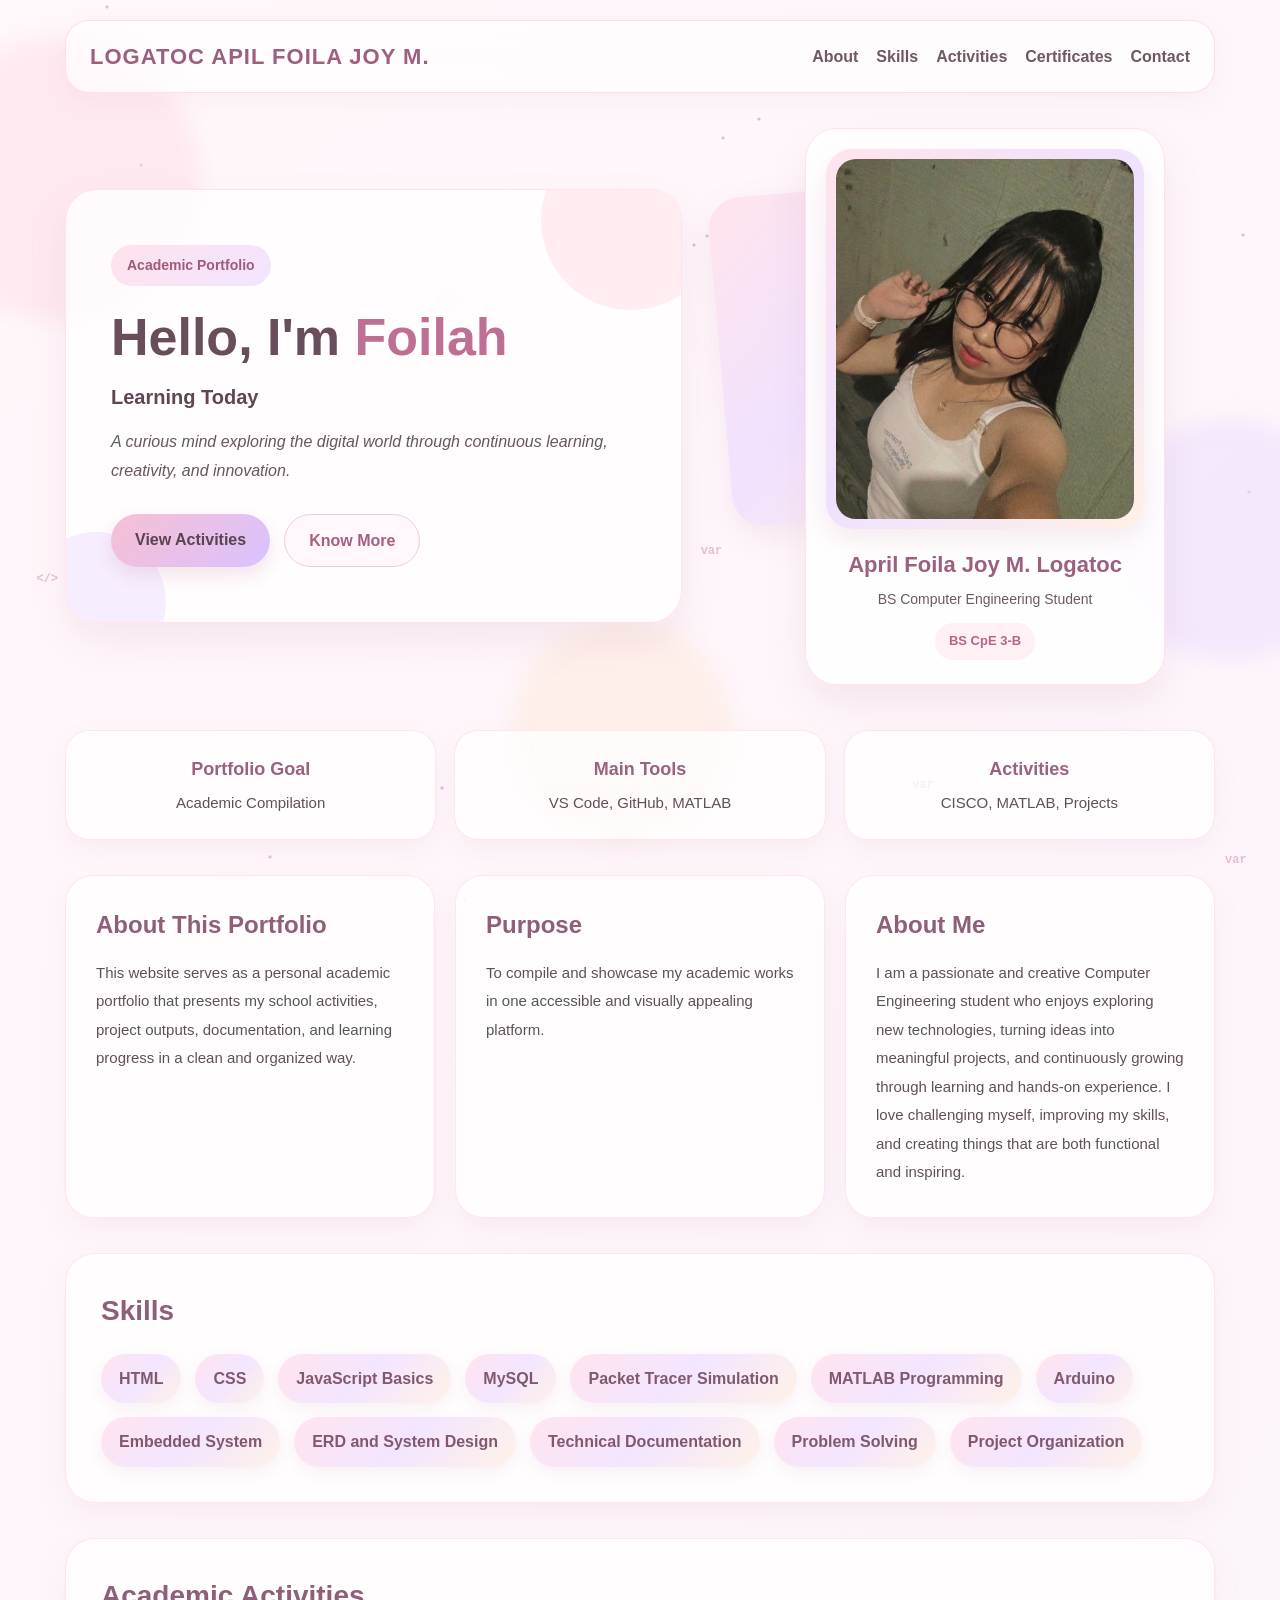
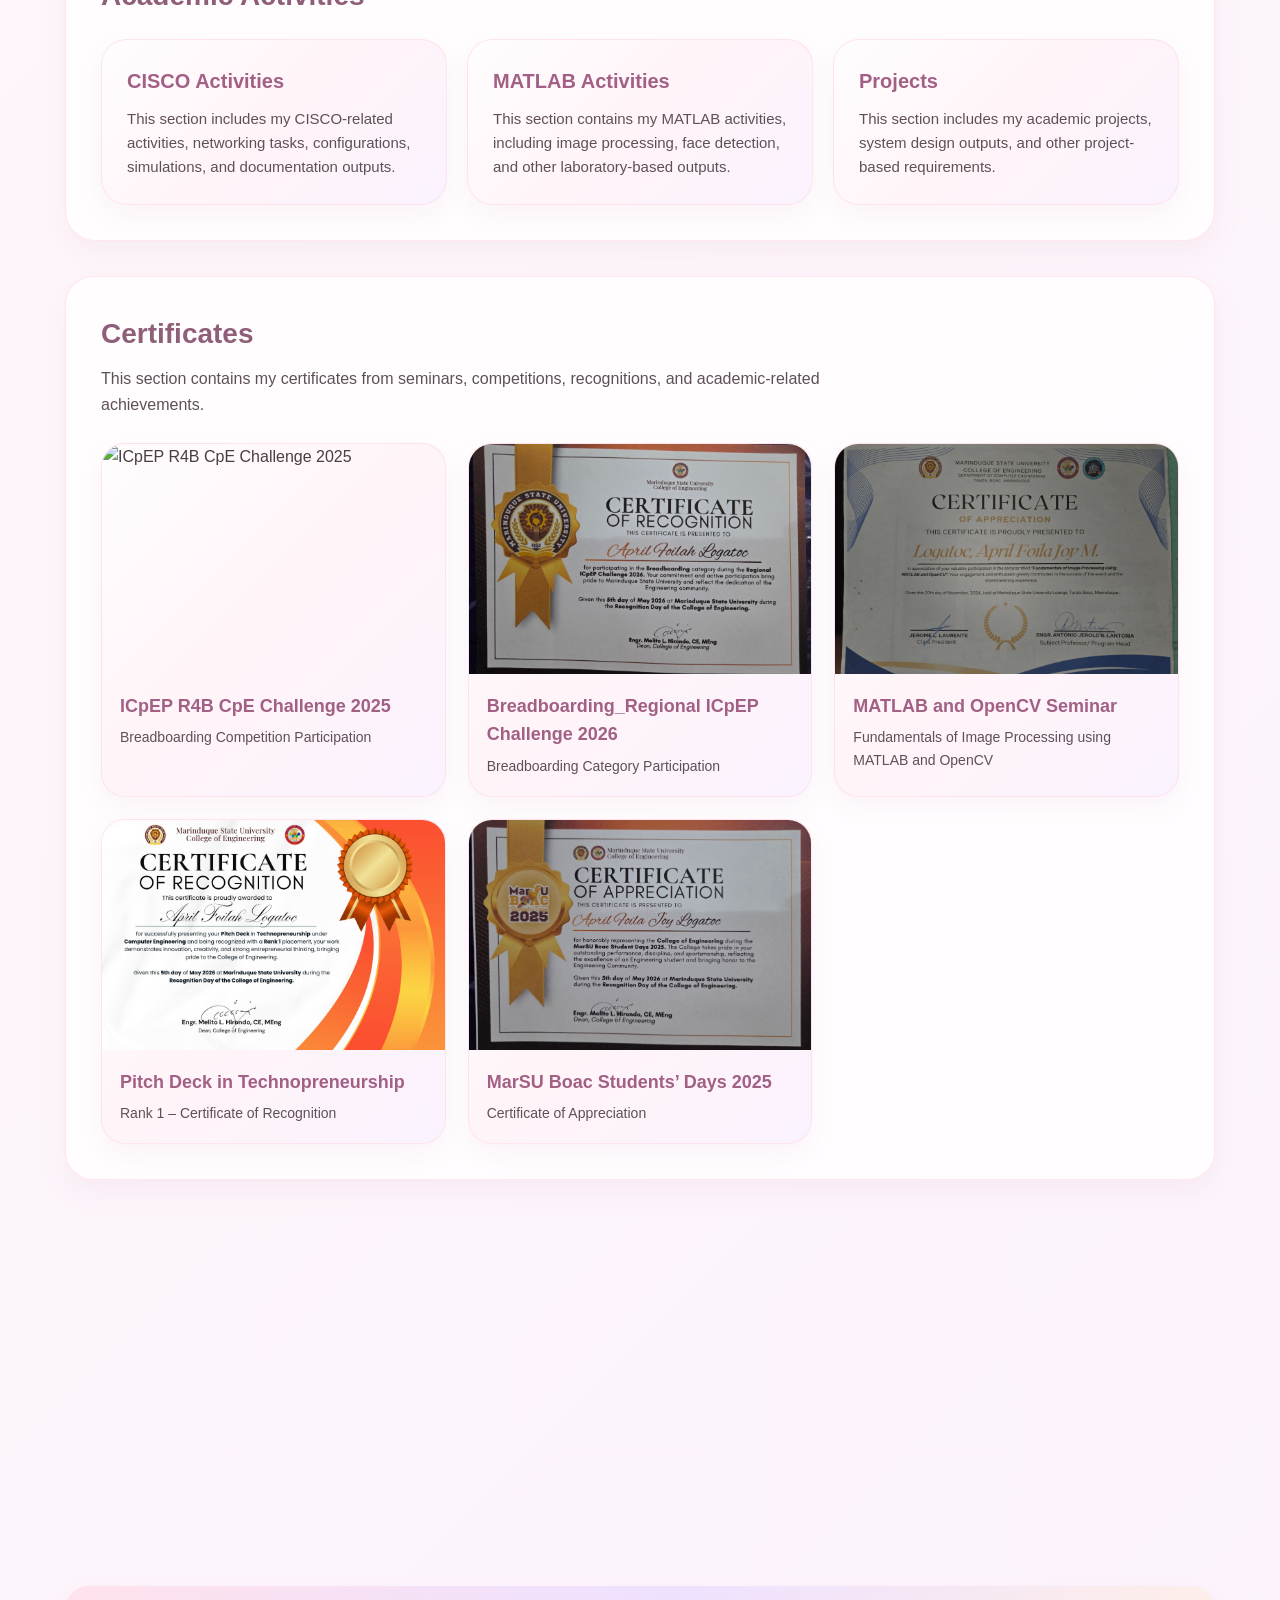
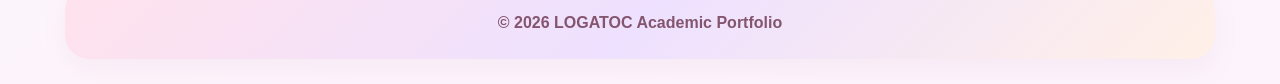
==== index.html @ a19fa794 "Added academic portfolio website" ====
<!DOCTYPE html>
<html lang="en">
<head>
    <meta charset="UTF-8">
    <meta name="viewport" content="width=device-width, initial-scale=1.0">
    <title>LOGATOC Academic Portfolio</title>
    <link rel="stylesheet" href="style.css">
</head>
<body>

    <div class="bg-shape shape1"></div>
    <div class="bg-shape shape2"></div>
    <div class="bg-shape shape3"></div>

    <nav class="navbar">
        <div class="logo">LOGATOC APIL FOILA JOY M.</div>

        <ul class="nav-links">
            <li><a href="#about">About</a></li>
            <li><a href="#skills">Skills</a></li>
            <li><a href="#activities">Activities</a></li>
            <li><a href="#certificates">Certificates</a></li>
            <li><a href="#contact">Contact</a></li>
        </ul>
    </nav>

<header class="hero">
    <div class="hero-text">
        <p class="tagline">Academic Portfolio</p>

        <h1>Hello, I'm <span>Foilah</span></h1>

        <div class="hero-motto">
            <h3>Learning Today,<br>Building Tomorrow</h3>
            <p>
                A curious mind exploring the digital world through continuous learning,
                creativity, and innovation.
            </p>
        </div>

        <div class="hero-buttons">
            <a href="#activities" class="btn primary-btn">View Activities</a>
            <a href="#about" class="btn secondary-btn">Know More</a>
        </div>
    </div>

    <div class="hero-image-side">
        <div class="pink-accent-card"></div>

        <div class="hero-image-card">
            <div class="image-frame">
                <img src="images/foilah.jpg" alt="Foilah">
            </div>

            <div class="image-card-text">
                <h3>April Foila Joy M. Logatoc</h3>
                <p>BS Computer Engineering Student</p>
                <span>BS CpE 3-B</span>
            </div>
        </div>
    </div>
</header>

<section class="quick-info">
    <div class="info-box">
        <h3>Portfolio Goal</h3>
        <p>Academic Compilation</p>
    </div>

    <div class="info-box">
        <h3>Main Tools</h3>
        <p>VS Code, GitHub, MATLAB</p>
    </div>

    <div class="info-box">
        <h3>Activities</h3>
        <p>CISCO, MATLAB, Projects</p>
    </div>
</section>

<section class="about-grid" id="about">
    <div class="about-card large-card">
        <h2>About This Portfolio</h2>
        <p>
            This website serves as a personal academic portfolio that presents my school activities,
            project outputs, documentation, and learning progress in a clean and organized way.
        </p>
    </div>

    <div class="about-card small-card">
        <h2>Purpose</h2>
        <p>
            To compile and showcase my academic works in one accessible and visually appealing platform.
        </p>
    </div>

    <div class="about-card small-card">
        <h2>About Me</h2>
        <p>
            I am a passionate and creative Computer Engineering student who enjoys exploring new technologies,
            turning ideas into meaningful projects, and continuously growing through learning and hands-on
            experience. I love challenging myself, improving my skills, and creating things that are both
            functional and inspiring.
        </p>
    </div>
</section>

<section class="skills-section" id="skills">
    <h2>Skills</h2>

    <div class="skills-list">
        <span>HTML</span>
        <span>CSS</span>
        <span>JavaScript Basics</span>
        <span>MySQL</span>
        <span>Packet Tracer Simulation</span>
        <span>MATLAB Programming</span>
        <span>Arduino</span>
        <span>Embedded System</span>
        <span>ERD and System Design</span>
        <span>Technical Documentation</span>
        <span>Problem Solving</span>
        <span>Project Organization</span>
    </div>
</section>

<section class="activities-section" id="activities">
    <h2>Academic Activities</h2>

    <div class="bento-grid">
        <a href="cisco.html" class="bento-card activity-link">
            <h3>CISCO Activities</h3>
            <p>
                This section includes my CISCO-related activities, networking tasks,
                configurations, simulations, and documentation outputs.
            </p>
        </a>

        <a href="matlab.html" class="bento-card activity-link">
            <h3>MATLAB Activities</h3>
            <p>
                This section contains my MATLAB activities, including image processing,
                face detection, and other laboratory-based outputs.
            </p>
        </a>

        <a href="projects.html" class="bento-card activity-link">
            <h3>Projects</h3>
            <p>
                This section includes my academic projects, system design outputs,
                and other project-based requirements.
            </p>
        </a>
    </div>
</section>

<section class="certificate-section" id="certificates">
    <h2>Certificates</h2>

    <p class="certificate-intro">
        This section contains my certificates from seminars, competitions, recognitions, and academic-related achievements.
    </p>

    <div class="certificate-grid">
        <div class="certificate-card">
            <img src="images/certificates/cert1.png" alt="ICpEP R4B CpE Challenge 2025">
            <div class="certificate-text">
                <h3>ICpEP R4B CpE Challenge 2025</h3>
                <p>Breadboarding Competition Participation</p>
            </div>
        </div>

        <div class="certificate-card">
            <img src="images/certificates/cert2.jpg" alt="Regional ICpEP Challenge 2026">
            <div class="certificate-text">
                <h3>Breadboarding_Regional ICpEP Challenge 2026</h3>
                <p>Breadboarding Category Participation</p>
            </div>
        </div>

        <div class="certificate-card">
            <img src="images/certificates/cert3.jpg" alt="MATLAB and OpenCV Seminar">
            <div class="certificate-text">
                <h3>MATLAB and OpenCV Seminar</h3>
                <p>Fundamentals of Image Processing using MATLAB and OpenCV</p>
            </div>
        </div>

        <div class="certificate-card">
            <img src="images/certificates/cert4.jpg" alt="Pitch Deck in Technopreneurship">
            <div class="certificate-text">
                <h3>Pitch Deck in Technopreneurship</h3>
                <p>Rank 1 – Certificate of Recognition</p>
            </div>
        </div>

        <div class="certificate-card">
            <img src="images/certificates/cert5.jpg" alt="MarSU Boac Students' Days 2025">
            <div class="certificate-text">
                <h3>MarSU Boac Students’ Days 2025</h3>
                <p>Certificate of Appreciation</p>
            </div>
        </div>
    </div>
</section>

<section class="contact-section" id="contact">
    <h2>Contact Me</h2>

    <p class="contact-intro">
        You may reach me through the following platforms for academic-related communication and portfolio connections.
    </p>

    <div class="contact-grid">
        <a href="mailto:logatoc.aprilfoilajoy@marsu.edu.ph" class="contact-card">
            <h3>Email</h3>
            <p>logatoc.aprilfoilajoy@marsu.edu.ph</p>
        </a>

        <a href="https://github.com/foilah" target="_blank" class="contact-card">
            <h3>GitHub</h3>
            <p>github.com/foilah</p>
        </a>

        <a href="https://web.facebook.com/aprilfoilahjoy.logatoc" target="_blank" class="contact-card">
            <h3>Facebook</h3>
            <p>April Foilah Joy M. Logatoc</p>
        </a>

        <div class="contact-card">
            <h3>Section</h3>
            <p>BS CpE 3-B</p>
        </div>
    </div>
</section>

    <footer>
        <p>© 2026 LOGATOC Academic Portfolio</p>
    </footer>

    <script src="script.js"></script>
</body>
</html>
---- style.css ----
* {
    margin: 0;
    padding: 0;
    box-sizing: border-box;
}

html {
    scroll-behavior: smooth;
}

body {
    font-family: "Segoe UI", Arial, sans-serif;
    background: linear-gradient(135deg, #fff7fa, #f8efff, #fff4ec);
    background-size: 400% 400%;
    animation: gradientShift 15s ease infinite;
    color: #4a3d45;
    line-height: 1.6;
    overflow-x: hidden;
    position: relative;
}

/* Background Shapes */
.bg-shape {
    position: fixed;
    border-radius: 50%;
    z-index: -1;
    filter: blur(10px);
    opacity: 0.5;
}

.shape1 {
    width: 280px;
    height: 280px;
    background: #ffdbe8;
    top: 40px;
    left: -80px;
}

.shape2 {
    width: 240px;
    height: 240px;
    background: #eadbff;
    top: 420px;
    right: -70px;
}

.shape3 {
    width: 220px;
    height: 220px;
    background: #ffe8d9;
    bottom: 60px;
    left: 40%;
}

/* Navbar */
.navbar {
    width: 90%;
    max-width: 1150px;
    margin: 20px auto 0;
    padding: 18px 24px;
    background: rgba(255, 255, 255, 0.68);
    backdrop-filter: blur(12px);
    border: 1px solid rgba(255, 214, 230, 0.8);
    border-radius: 24px;
    display: flex;
    justify-content: space-between;
    align-items: center;
    box-shadow: 0 8px 25px rgba(191, 136, 164, 0.08);
}

.logo {
    font-size: 22px;
    font-weight: bold;
    color: #9c5f7f;
    letter-spacing: 1px;
}

.nav-links {
    display: flex;
    list-style: none;
    gap: 18px;
}

.nav-links a {
    text-decoration: none;
    color: #6d5864;
    font-weight: 600;
    transition: 0.3s ease;
}

.nav-links a:hover {
    color: #c26f98;
}

/* Hero Section */
.hero {
    width: 90%;
    max-width: 1150px;
    margin: 35px auto 45px;
    display: grid;
    grid-template-columns: 1.12fr 0.88fr;
    gap: 28px;
    align-items: center;
}

/* Left Hero Text */
.hero-text {
    background: rgba(255, 255, 255, 0.78);
    backdrop-filter: blur(12px);
    border: 1px solid rgba(255, 218, 230, 0.75);
    border-radius: 34px;
    box-shadow: 0 15px 35px rgba(185, 127, 156, 0.1);
    padding: 55px 45px;
}

.tagline {
    display: inline-block;
    background: linear-gradient(135deg, #ffe2ec, #f1e4ff);
    color: #9e5c7b;
    padding: 8px 16px;
    border-radius: 25px;
    font-size: 14px;
    font-weight: 700;
    margin-bottom: 18px;
}

.hero-text h1 {
    font-size: 52px;
    margin-bottom: 16px;
    color: #684d5b;
    line-height: 1.15;
}

.hero-text h1 span {
    color: #c06f94;
}

.hero-description {
    font-size: 17px;
    color: #66565f;
    max-width: 620px;
    margin-bottom: 28px;
    line-height: 1.8;
}

.hero-buttons {
    display: flex;
    flex-wrap: wrap;
    gap: 14px;
    margin-bottom: 24px;
}

.btn {
    text-decoration: none;
    padding: 13px 24px;
    border-radius: 28px;
    font-weight: 700;
    transition: 0.3s ease;
}

.primary-btn {
    background: linear-gradient(135deg, #f8bfd3, #d9c2ff);
    color: #5a4250;
    box-shadow: 0 8px 18px rgba(192, 111, 148, 0.18);
}

.primary-btn:hover {
    transform: translateY(-4px);
}

.secondary-btn {
    background: #fff7fb;
    color: #a45f82;
    border: 1px solid #efcade;
}

.secondary-btn:hover {
    transform: translateY(-4px);
    background: #fff0f6;
}

/* Mini Cards */
.mini-info-row {
    display: flex;
    gap: 14px;
    flex-wrap: wrap;
}

.mini-info-card {
    background: linear-gradient(135deg, #fff6fa, #f8efff);
    border: 1px solid rgba(255, 218, 230, 0.7);
    border-radius: 20px;
    padding: 14px 18px;
    min-width: 180px;
    box-shadow: 0 8px 18px rgba(185, 127, 156, 0.08);
}

.mini-info-card h4 {
    font-size: 14px;
    color: #9c5f7f;
    margin-bottom: 6px;
}

.mini-info-card p {
    font-size: 14px;
    color: #5f5058;
}

/* Right Side Image Layout */
.hero-image-side {
    position: relative;
    min-height: 540px;
    display: flex;
    align-items: center;
    justify-content: center;
}

.pink-accent-card {
    position: absolute;
    width: 270px;
    height: 330px;
    background: linear-gradient(135deg, #ffe4ec, #f1e2ff, #fff1e7);
    border-radius: 34px;
    top: 35px;
    left: 8px;
    z-index: 0;
    box-shadow: 0 10px 30px rgba(185, 127, 156, 0.12);
    transform: rotate(-5deg);
}

.hero-image-card {
    width: 100%;
    max-width: 355px;
    background: rgba(255, 255, 255, 0.82);
    backdrop-filter: blur(12px);
    border: 1px solid rgba(255, 218, 230, 0.78);
    border-radius: 34px;
    box-shadow: 0 18px 38px rgba(185, 127, 156, 0.12);
    padding: 20px 20px 24px;
    text-align: center;
    position: relative;
    z-index: 2;
    margin-left: 45px;
    animation: gentleFloat 6s ease-in-out infinite;
}

.image-frame {
    width: 100%;
    height: 420px;
    border-radius: 28px;
    overflow: hidden;
    background: linear-gradient(135deg, #ffe4ec, #efe1ff, #fff0e6);
    padding: 10px;
    box-shadow: 0 10px 25px rgba(185, 127, 156, 0.15);
    margin-bottom: 18px;
}

.image-frame img {
    width: 100%;
    height: 100%;
    object-fit: cover;
    border-radius: 21px;
    display: block;
}

.image-card-text h3 {
    font-size: 24px;
    color: #9c5f7f;
    margin-bottom: 6px;
}

.image-card-text p {
    font-size: 15px;
    color: #6b5a63;
}

.student-section {
    display: block;
    margin-top: 8px;
    font-size: 14px;
    color: #9c5f7f;
    font-weight: 600;
    background: #fff3f8;
    border: 1px solid rgba(255, 218, 230, 0.8);
    border-radius: 20px;
    padding: 8px 14px;
    width: fit-content;
    margin-left: auto;
    margin-right: auto;
}

/* Quick Info */
.quick-info {
    width: 90%;
    max-width: 1150px;
    margin: 0 auto 35px;
    display: grid;
    grid-template-columns: repeat(3, 1fr);
    gap: 18px;
}

.info-box {
    background: rgba(255, 255, 255, 0.75);
    border: 1px solid rgba(255, 220, 230, 0.75);
    border-radius: 24px;
    padding: 24px;
    box-shadow: 0 10px 25px rgba(185, 127, 156, 0.08);
    text-align: center;
    transition: 0.3s ease;
}

.info-box:hover {
    transform: translateY(-5px);
    box-shadow: 0 14px 28px rgba(185, 127, 156, 0.13);
}

.info-box h3 {
    color: #9b6280;
    margin-bottom: 8px;
    font-size: 18px;
}

.info-box p {
    color: #5f5058;
    font-size: 15px;
}

/* About Grid */
.about-grid {
    width: 90%;
    max-width: 1150px;
    margin: 0 auto 35px;
    display: grid;
    grid-template-columns: repeat(3, 1fr);
    gap: 20px;
    align-items: stretch;
    opacity: 0;
    transform: translateY(30px);
    transition: opacity 0.8s ease, transform 0.8s ease;
}

.about-card {
    background: rgba(255, 255, 255, 0.8);
    border: 1px solid rgba(255, 220, 230, 0.75);
    border-radius: 28px;
    padding: 30px;
    box-shadow: 0 12px 28px rgba(185, 127, 156, 0.08);
    min-height: 250px;
    display: flex;
    flex-direction: column;
    justify-content: flex-start;
}

.about-card.large-card,
.about-card.small-card {
    grid-column: span 1;
}

.about-card h2 {
    color: #8f5e78;
    margin-bottom: 14px;
    font-size: 24px;
}

.about-card p {
    color: #5f5058;
    font-size: 15px;
    line-height: 1.9;
}

/* Skills and Activities */
.skills-section,
.activities-section {
    width: 90%;
    max-width: 1150px;
    margin: 0 auto 35px;
    background: rgba(255, 255, 255, 0.78);
    border: 1px solid rgba(255, 220, 230, 0.75);
    border-radius: 30px;
    padding: 35px;
    box-shadow: 0 12px 28px rgba(185, 127, 156, 0.08);
    opacity: 0;
    transform: translateY(30px);
    transition: opacity 0.8s ease, transform 0.8s ease;
}

.skills-section h2,
.activities-section h2 {
    color: #8f5e78;
    margin-bottom: 20px;
    font-size: 28px;
}

.skills-list {
    display: flex;
    flex-wrap: wrap;
    gap: 14px;
}

.skills-list span {
    background: linear-gradient(135deg, #ffe4ee, #f3e5ff, #fff2e8);
    color: #80596e;
    padding: 12px 18px;
    border-radius: 25px;
    font-weight: 600;
    box-shadow: 0 5px 15px rgba(185, 127, 156, 0.1);
    transition: 0.3s ease;
}

.skills-list span:hover {
    transform: translateY(-3px);
}

/* Bento Grid */
.bento-grid {
    display: grid;
    grid-template-columns: repeat(3, 1fr);
    gap: 20px;
}

.bento-card {
    background: linear-gradient(135deg, #fffdfd, #fff4f8, #faf2ff);
    border: 1px solid rgba(255, 220, 230, 0.7);
    border-radius: 26px;
    padding: 25px;
    box-shadow: 0 10px 25px rgba(185, 127, 156, 0.08);
    transition: 0.3s ease;
    opacity: 0;
    transform: translateY(30px);
}

.bento-card:hover {
    transform: translateY(-6px);
    box-shadow: 0 15px 30px rgba(185, 127, 156, 0.14);
}

.bento-card h3 {
    color: #a16084;
    margin-bottom: 10px;
    font-size: 20px;
}

.bento-card p {
    color: #5f5058;
    font-size: 15px;
}

.bento-card.wide {
    grid-column: span 2;
}

/* Footer */
footer {
    width: 90%;
    max-width: 1150px;
    margin: 0 auto 25px;
    text-align: center;
    padding: 24px;
    border-radius: 24px;
    background: linear-gradient(135deg, #ffe2ec, #eee1ff, #fff0e7);
    color: #84556f;
    font-weight: 700;
    box-shadow: 0 10px 25px rgba(185, 127, 156, 0.08);
}

/* Responsive Design */
@media (max-width: 850px) {
    .navbar {
        flex-direction: column;
        gap: 12px;
    }

    .nav-links {
        flex-wrap: wrap;
        justify-content: center;
    }

    .hero {
        grid-template-columns: 1fr;
    }

    .hero-text {
        padding: 35px 25px;
    }

    .hero-text h1 {
        font-size: 38px;
    }

    .hero-image-side {
        min-height: auto;
        margin-top: 10px;
    }

    .hero-image-card {
        max-width: 330px;
        margin: 40px auto 0;
    }

    .pink-accent-card {
        width: 220px;
        height: 260px;
        top: 20px;
        left: 50%;
        transform: translateX(-60%) rotate(-5deg);
    }

    .image-frame {
        height: 360px;
    }

    .quick-info {
        grid-template-columns: 1fr;
    }

    .about-grid {
        grid-template-columns: 1fr;
    }

    .bento-grid {
        grid-template-columns: 1fr;
    }

    .bento-card.wide {
        grid-column: span 1;
    }

    .skills-section,
    .activities-section {
        padding: 28px 22px;
    }
}

/* Certificate Section */
.certificate-section {
    width: 90%;
    max-width: 1150px;
    margin: 0 auto 35px;
    background: rgba(255, 255, 255, 0.78);
    border: 1px solid rgba(255, 220, 230, 0.75);
    border-radius: 30px;
    padding: 35px;
    box-shadow: 0 12px 28px rgba(185, 127, 156, 0.08);
}

.certificate-section h2 {
    color: #8f5e78;
    margin-bottom: 10px;
    font-size: 28px;
}

.certificate-intro {
    color: #5f5058;
    margin-bottom: 25px;
    max-width: 760px;
}

.certificate-grid {
    display: grid;
    grid-template-columns: repeat(3, 1fr);
    gap: 22px;
}

.certificate-card {
    background: linear-gradient(135deg, #fffdfd, #fff4f8, #faf2ff);
    border: 1px solid rgba(255, 220, 230, 0.7);
    border-radius: 26px;
    overflow: hidden;
    box-shadow: 0 10px 25px rgba(185, 127, 156, 0.08);
    transition: 0.3s ease;
}

.certificate-card:hover {
    transform: translateY(-6px);
    box-shadow: 0 15px 30px rgba(185, 127, 156, 0.14);
}

.certificate-card img {
    width: 100%;
    height: 230px;
    object-fit: cover;
    display: block;
}

.certificate-text {
    padding: 18px;
}

.certificate-text h3 {
    color: #a16084;
    margin-bottom: 6px;
    font-size: 18px;
}

.certificate-text p {
    color: #5f5058;
    font-size: 14px;
}

/* Contact Section */
.contact-section {
    width: 90%;
    max-width: 1150px;
    margin: 0 auto 35px;
    background: rgba(255, 255, 255, 0.78);
    border: 1px solid rgba(255, 220, 230, 0.75);
    border-radius: 30px;
    padding: 35px;
    box-shadow: 0 12px 28px rgba(185, 127, 156, 0.08);
}

.contact-section h2 {
    color: #8f5e78;
    margin-bottom: 10px;
    font-size: 28px;
}

.contact-intro {
    color: #5f5058;
    margin-bottom: 25px;
    max-width: 750px;
}

.contact-grid {
    display: grid;
    grid-template-columns: repeat(4, 1fr);
    gap: 18px;
}

.contact-card {
    background: linear-gradient(135deg, #fffdfd, #fff4f8, #faf2ff);
    border: 1px solid rgba(255, 220, 230, 0.7);
    border-radius: 24px;
    padding: 24px;
    text-align: center;
    box-shadow: 0 10px 25px rgba(185, 127, 156, 0.08);
    transition: 0.3s ease;
}

.contact-card:hover {
    transform: translateY(-6px);
    box-shadow: 0 15px 30px rgba(185, 127, 156, 0.14);
}

.contact-card h3 {
    color: #a16084;
    margin-bottom: 8px;
    font-size: 19px;
}

.contact-card p {
    color: #5f5058;
    font-size: 14px;
    word-break: break-word;
}

@media (max-width: 850px) {
    .certificate-grid {
        grid-template-columns: 1fr;
    }

    .contact-grid {
        grid-template-columns: 1fr;
    }

    .certificate-section,
    .contact-section {
        padding: 28px 22px;
    }
}

.contact-card {
    text-decoration: none;
    display: block;
}

.contact-card:visited {
    color: inherit;
}

.activity-link {
    text-decoration: none;
    color: inherit;
    display: block;
}

.activity-link:visited {
    color: inherit;
}

/* Certificate Section */
.certificate-section {
    width: 90%;
    max-width: 1150px;
    margin: 0 auto 35px;
    background: rgba(255, 255, 255, 0.78);
    border: 1px solid rgba(255, 220, 230, 0.75);
    border-radius: 28px;
    padding: 35px;
    box-shadow: 0 12px 28px rgba(185, 127, 156, 0.08);
    opacity: 0;
    transform: translateY(30px);
    transition: opacity 0.8s ease, transform 0.8s ease;
}

.certificate-section h2 {
    color: #8f5e78;
    margin-bottom: 10px;
    font-size: 28px;
}

.certificate-intro {
    color: #5f5058;
    margin-bottom: 25px;
    max-width: 760px;
}

.certificate-grid {
    display: grid;
    grid-template-columns: repeat(3, 1fr);
    gap: 22px;
}

.certificate-card {
    background: linear-gradient(135deg, #fffdfd, #fff4f8, #faf2ff);
    border: 1px solid rgba(255, 220, 230, 0.7);
    border-radius: 24px;
    overflow: hidden;
    box-shadow: 0 10px 25px rgba(185, 127, 156, 0.08);
    transition: 0.3s ease;
    opacity: 0;
    transform: translateY(30px);
}

.certificate-card:hover {
    transform: translateY(-6px);
    box-shadow: 0 15px 30px rgba(185, 127, 156, 0.14);
}

.certificate-card img {
    width: 100%;
    height: 230px;
    object-fit: cover;
    display: block;
}

.certificate-text {
    padding: 18px;
}

.certificate-text h3 {
    color: #a16084;
    margin-bottom: 6px;
    font-size: 18px;
}

.certificate-text p {
    color: #5f5058;
    font-size: 14px;
}

/* Contact Section */
.contact-section {
    width: 90%;
    max-width: 1150px;
    margin: 0 auto 35px;
    background: rgba(255, 255, 255, 0.78);
    border: 1px solid rgba(255, 220, 230, 0.75);
    border-radius: 28px;
    padding: 35px;
    box-shadow: 0 12px 28px rgba(185, 127, 156, 0.08);
    opacity: 0;
    transform: translateY(30px);
    transition: opacity 0.8s ease, transform 0.8s ease;
}

.contact-section h2 {
    color: #8f5e78;
    margin-bottom: 10px;
    font-size: 28px;
}

.contact-intro {
    color: #5f5058;
    margin-bottom: 25px;
    max-width: 750px;
}

.contact-grid {
    display: grid;
    grid-template-columns: repeat(4, 1fr);
    gap: 18px;
}

.contact-card {
    background: linear-gradient(135deg, #fffdfd, #fff4f8, #faf2ff);
    border: 1px solid rgba(255, 220, 230, 0.7);
    border-radius: 24px;
    padding: 24px;
    text-align: center;
    box-shadow: 0 10px 25px rgba(185, 127, 156, 0.08);
    transition: 0.3s ease;
    text-decoration: none;
    color: inherit;
    display: block;
}

.contact-card:hover {
    transform: translateY(-6px);
    box-shadow: 0 15px 30px rgba(185, 127, 156, 0.14);
}

.contact-card:visited {
    color: inherit;
}

.contact-card h3 {
    color: #a16084;
    margin-bottom: 8px;
    font-size: 19px;
}

.contact-card p {
    color: #5f5058;
    font-size: 14px;
    word-break: break-word;
}

/* Certificate and Contact Responsive */
@media (max-width: 850px) {
    .certificate-grid {
        grid-template-columns: 1fr;
    }

    .contact-grid {
        grid-template-columns: 1fr;
    }

    .certificate-section,
    .contact-section {
        padding: 28px 22px;
    }
}

/* CISCO Page Styling */
.cisco-page {
    margin-top: 35px;
}

.activity-file-grid {
    display: grid;
    grid-template-columns: repeat(2, 1fr);
    gap: 24px;
    margin-top: 28px;
}

.activity-file-card {
    background: linear-gradient(135deg, #fffdfd, #fff4f8, #faf2ff);
    border: 1px solid rgba(255, 220, 230, 0.7);
    border-radius: 28px;
    padding: 28px;
    box-shadow: 0 10px 25px rgba(185, 127, 156, 0.08);
    transition: 0.3s ease;
}

.activity-file-card:hover {
    transform: translateY(-6px);
    box-shadow: 0 16px 32px rgba(185, 127, 156, 0.14);
}

.activity-file-card h3 {
    color: #a16084;
    margin-bottom: 12px;
    font-size: 24px;
    line-height: 1.3;
}

.activity-file-card p {
    color: #5f5058;
    font-size: 15px;
    margin-bottom: 18px;
    line-height: 1.8;
}

.file-buttons {
    display: flex;
    flex-wrap: wrap;
    gap: 12px;
}

.file-btn {
    text-decoration: none;
    background: linear-gradient(135deg, #f8bfd3, #d9c2ff);
    color: #5a4250;
    padding: 11px 18px;
    border-radius: 24px;
    font-weight: 700;
    font-size: 14px;
    box-shadow: 0 8px 18px rgba(192, 111, 148, 0.14);
    transition: 0.3s ease;
    display: inline-block;
}

.file-btn:hover {
    transform: translateY(-3px);
}

.secondary-file-btn {
    background: #fff7fb;
    color: #a45f82;
    border: 1px solid #efcade;
}

@media (max-width: 850px) {
    .activity-file-grid {
        grid-template-columns: 1fr;
    }
}

/* Animation Styles */

/* Gradient background animation */
@keyframes gradientShift {
    0% { background-position: 0% 50%; }
    50% { background-position: 100% 50%; }
    100% { background-position: 0% 50%; }
}

/* Gentle floating animation */
@keyframes gentleFloat {
    0%, 100% { transform: translateY(0px); }
    50% { transform: translateY(-8px); }
}

/* Floating background shapes */
@keyframes float1 {
    0%, 100% { transform: translateY(0px) rotate(0deg); }
    25% { transform: translateY(-20px) rotate(5deg); }
    50% { transform: translateY(-10px) rotate(-3deg); }
    75% { transform: translateY(-25px) rotate(2deg); }
}

@keyframes float2 {
    0%, 100% { transform: translateY(0px) rotate(0deg); }
    33% { transform: translateY(15px) rotate(-4deg); }
    66% { transform: translateY(-10px) rotate(6deg); }
}

@keyframes float3 {
    0%, 100% { transform: translateY(0px) rotate(0deg); }
    50% { transform: translateY(20px) rotate(-2deg); }
}

/* Scroll animations */
.animate-in {
    animation: fadeInUp 0.8s ease-out forwards;
}

@keyframes fadeInUp {
    from {
        opacity: 0;
        transform: translateY(30px);
    }
    to {
        opacity: 1;
        transform: translateY(0);
    }
}

/* Particle system */
.particle-container {
    position: fixed;
    top: 0;
    left: 0;
    width: 100%;
    height: 100%;
    pointer-events: none;
    z-index: -2;
    overflow: hidden;
}

.particle {
    position: absolute;
    width: 4px;
    height: 4px;
    background: radial-gradient(circle, rgba(192, 111, 148, 0.6) 0%, rgba(217, 194, 255, 0.3) 70%, transparent 100%);
    border-radius: 50%;
    animation: particleFloat 20s linear infinite;
}

.code-particle {
    width: auto !important;
    height: auto !important;
    background: none !important;
    color: rgba(192, 111, 148, 0.4);
    font-family: 'Courier New', monospace;
    font-size: 12px;
    font-weight: bold;
    border-radius: 0 !important;
    animation: codeFloat 25s linear infinite;
}

@keyframes codeFloat {
    0% {
        transform: translateY(100vh) translateX(0px) rotate(0deg);
        opacity: 0;
    }
    10% {
        opacity: 0.6;
    }
    90% {
        opacity: 0.6;
    }
    100% {
        transform: translateY(-50px) translateX(20px) rotate(10deg);
        opacity: 0;
    }
}

@keyframes particleFloat {
    0% {
        transform: translateY(100vh) rotate(0deg);
        opacity: 0;
    }
    10% {
        opacity: 1;
    }
    90% {
        opacity: 1;
    }
    100% {
        transform: translateY(-100px) rotate(360deg);
        opacity: 0;
    }
}

/* Hover effects for skills */
.skills-list span:hover {
    transform: scale(1.05);
    box-shadow: 0 8px 20px rgba(185, 127, 156, 0.15);
}

/* Staggered animation for bento cards */
.bento-card:nth-child(1) { animation-delay: 0.1s; }
.bento-card:nth-child(2) { animation-delay: 0.2s; }
.bento-card:nth-child(3) { animation-delay: 0.3s; }

/* Enhanced button hover */
.btn:hover {
    box-shadow: 0 12px 25px rgba(192, 111, 148, 0.25);
}

/* Smooth transitions for all interactive elements */
* {
    transition: transform 0.3s ease, box-shadow 0.3s ease, opacity 0.3s ease;
}

.hero-text {
    background: linear-gradient(135deg, #d79bf2, #dca7f3, #e3b5f8);
    border-radius: 34px;
    padding: 55px 45px;
    box-shadow: 0 18px 35px rgba(180, 117, 172, 0.18);
    position: relative;
    overflow: hidden;
    color: white;
}

.hero-text::before {
    content: "";
    position: absolute;
    width: 180px;
    height: 180px;
    background: rgba(255, 255, 255, 0.10);
    border-radius: 50%;
    top: -60px;
    right: -40px;
}

.hero-text::after {
    content: "";
    position: absolute;
    width: 130px;
    height: 130px;
    background: rgba(255, 255, 255, 0.08);
    border-radius: 50%;
    bottom: -35px;
    left: -30px;
}

.hero-text > * {
    position: relative;
    z-index: 1;
}

.tagline {
    display: inline-block;
    background: rgba(255, 255, 255, 0.22);
    color: #fff;
    padding: 9px 16px;
    border-radius: 25px;
    font-size: 14px;
    font-weight: 700;
    margin-bottom: 20px;
    box-shadow: 0 8px 16px rgba(255, 255, 255, 0.08);
}

.hero-intro {
    font-size: 68px;
    line-height: 1;
    font-weight: 800;
    color: #ffffff;
    margin-bottom: 10px;
    text-shadow: 0 6px 12px rgba(98, 53, 101, 0.18);
}

.hero-name {
    font-size: 64px;
    line-height: 1;
    font-weight: 800;
    margin-bottom: 16px;
    background: linear-gradient(135deg, #fff0c9, #ffd4ec);
    -webkit-background-clip: text;
    -webkit-text-fill-color: transparent;
    text-shadow: 0 6px 14px rgba(98, 53, 101, 0.12);
}

.hero-line {
    width: 95px;
    height: 4px;
    background: linear-gradient(135deg, #ffe0a8, #ffd3ea);
    border-radius: 10px;
    margin-bottom: 20px;
}

.hero-subtitle {
    font-size: 20px;
    font-weight: 500;
    color: #fff7ff;
    margin-bottom: 18px;
    letter-spacing: 0.3px;
}

.hero-description {
    font-size: 18px;
    color: #fffafc;
    line-height: 1.8;
    max-width: 590px;
    margin-bottom: 28px;
}

.hero-buttons {
    display: flex;
    flex-wrap: wrap;
    gap: 14px;
    margin-bottom: 24px;
}

.primary-btn {
    background: #ffffff;
    color: #9d5bb1;
    box-shadow: 0 10px 20px rgba(114, 66, 123, 0.18);
}

.primary-btn:hover {
    transform: translateY(-4px);
}

.secondary-btn {
    background: transparent;
    color: #ffffff;
    border: 1.5px solid rgba(255, 255, 255, 0.55);
}

.secondary-btn:hover {
    background: rgba(255, 255, 255, 0.12);
    transform: translateY(-4px);
}

.mini-info-row {
    display: flex;
    flex-wrap: wrap;
    gap: 14px;
}

.mini-info-card {
    background: rgba(255, 255, 255, 0.16);
    border: 1px solid rgba(255, 255, 255, 0.22);
    border-radius: 20px;
    padding: 16px 18px;
    min-width: 180px;
    box-shadow: 0 8px 18px rgba(114, 66, 123, 0.08);
}

.mini-info-card h4 {
    font-size: 14px;
    color: #fff4fb;
    margin-bottom: 6px;
}

.mini-info-card p {
    font-size: 14px;
    color: #fffafc;
    line-height: 1.5;
}

.hero-motto {
    margin-top: 18px;
    margin-bottom: 28px;
}

.hero-motto h3 {
    font-size: 22px;
    color: #5f4654;
    line-height: 1.5;
    margin-bottom: 18px;
    font-weight: 800;
}

.hero-motto p {
    font-size: 17px;
    color: #66565f;
    line-height: 1.8;
    font-style: italic;
    max-width: 620px;
}

/* Restore original soft pastel hero card */
.hero-text {
    background: rgba(255, 255, 255, 0.78);
    backdrop-filter: blur(12px);
    border: 1px solid rgba(255, 218, 230, 0.75);
    border-radius: 32px;
    box-shadow: 0 18px 38px rgba(185, 127, 156, 0.12);
    padding: 55px 45px;
    position: relative;
    overflow: hidden;
    color: #4a3d45;
}

.hero-text::before {
    content: "";
    position: absolute;
    width: 180px;
    height: 180px;
    background: rgba(255, 228, 236, 0.65);
    border-radius: 50%;
    top: -60px;
    right: -40px;
    z-index: 0;
}

.hero-text::after {
    content: "";
    position: absolute;
    width: 140px;
    height: 140px;
    background: rgba(239, 225, 255, 0.55);
    border-radius: 50%;
    bottom: -50px;
    left: -40px;
    z-index: 0;
}

.hero-text > * {
    position: relative;
    z-index: 1;
}

.tagline {
    display: inline-block;
    background: linear-gradient(135deg, #ffe2ec, #f1e4ff);
    color: #9e5c7b;
    padding: 9px 16px;
    border-radius: 25px;
    font-size: 14px;
    font-weight: 700;
    margin-bottom: 20px;
}

.hero-text h1 {
    font-size: 52px;
    margin-bottom: 16px;
    color: #684d5b;
    line-height: 1.2;
}

.hero-text h1 span {
    color: #c06f94;
}

.hero-motto {
    margin-top: 10px;
    margin-bottom: 28px;
}

.hero-motto h3 {
    font-size: 20px;
    color: #5f4654;
    line-height: 1.5;
    margin-bottom: 18px;
    font-weight: 800;
}

.hero-motto p {
    font-size: 16px;
    color: #66565f;
    line-height: 1.8;
    font-style: italic;
    max-width: 620px;
}

.primary-btn {
    background: linear-gradient(135deg, #f8bfd3, #d9c2ff);
    color: #5a4250;
    box-shadow: 0 8px 18px rgba(192, 111, 148, 0.18);
}

.secondary-btn {
    background: #fff7fb;
    color: #a45f82;
    border: 1px solid #efcade;
}

.mini-info-card {
    background: linear-gradient(135deg, #fff6fa, #f8efff);
    border: 1px solid rgba(255, 218, 230, 0.7);
    border-radius: 20px;
    padding: 14px 18px;
    min-width: 180px;
    box-shadow: 0 8px 18px rgba(185, 127, 156, 0.08);
}

.mini-info-card h4 {
    font-size: 14px;
    color: #9c5f7f;
    margin-bottom: 6px;
}

.mini-info-card p {
    font-size: 14px;
    color: #5f5058;
}

/* Clean Hero Fix */
.hero {
    width: 90%;
    max-width: 1150px;
    margin: 35px auto 45px;
    display: grid;
    grid-template-columns: 1.1fr 0.9fr;
    gap: 28px;
    align-items: center;
}

.hero-text {
    background: rgba(255, 255, 255, 0.78);
    backdrop-filter: blur(12px);
    border: 1px solid rgba(255, 218, 230, 0.75);
    border-radius: 32px;
    box-shadow: 0 18px 38px rgba(185, 127, 156, 0.12);
    padding: 55px 45px;
    position: relative;
    overflow: hidden;
    color: #4a3d45;
}

.hero-text h1 {
    font-size: 52px;
    margin-bottom: 14px;
    color: #684d5b;
    line-height: 1.2;
}

.hero-text h1 span {
    color: #c06f94;
}

.hero-motto {
    margin-top: 10px;
    margin-bottom: 28px;
}

.hero-motto h3 {
    font-size: 20px;
    color: #5f4654;
    line-height: 1.5;
    margin-bottom: 16px;
    font-weight: 800;
}

.hero-motto p {
    font-size: 16px;
    color: #66565f;
    line-height: 1.8;
    font-style: italic;
    max-width: 620px;
}

.hero-buttons {
    display: flex;
    flex-wrap: wrap;
    gap: 14px;
    margin-bottom: 0;
}

.hero-image-side {
    position: relative;
    min-height: 520px;
    display: flex;
    align-items: center;
    justify-content: center;
}

.pink-accent-card {
    position: absolute;
    width: 260px;
    height: 330px;
    background: linear-gradient(135deg, #ffe4ec, #f1e2ff, #fff1e7);
    border-radius: 32px;
    top: 60px;
    left: 10px;
    z-index: 0;
    box-shadow: 0 10px 30px rgba(185, 127, 156, 0.12);
}

.hero-image-card {
    width: 100%;
    max-width: 360px;
    background: rgba(255, 255, 255, 0.86);
    border: 1px solid rgba(255, 218, 230, 0.78);
    border-radius: 32px;
    box-shadow: 0 18px 38px rgba(185, 127, 156, 0.12);
    padding: 20px 20px 24px;
    text-align: center;
    position: relative;
    z-index: 2;
}

.image-frame {
    width: 100%;
    height: 380px;
    border-radius: 26px;
    overflow: hidden;
    background: linear-gradient(135deg, #ffe4ec, #efe1ff, #fff0e6);
    padding: 10px;
    box-shadow: 0 10px 25px rgba(185, 127, 156, 0.15);
    margin-bottom: 18px;
}

.image-frame img {
    width: 100%;
    height: 100%;
    object-fit: cover;
    border-radius: 20px;
    display: block;
}

.image-card-text h3 {
    font-size: 22px;
    color: #9c5f7f;
    margin-bottom: 6px;
}

.image-card-text p {
    font-size: 14px;
    color: #6b5a63;
    margin-bottom: 12px;
}

.image-card-text span {
    display: inline-block;
    background: #fff0f6;
    color: #b5658a;
    padding: 8px 14px;
    border-radius: 18px;
    font-size: 13px;
    font-weight: 600;
}

/* Mobile fix */
@media (max-width: 768px) {
    .hero {
        grid-template-columns: 1fr;
    }

    .hero-text {
        padding: 35px 25px;
    }

    .hero-text h1 {
        font-size: 38px;
    }

    .hero-image-side {
        min-height: auto;
    }

    .pink-accent-card {
        display: none;
    }

    .hero-image-card {
        max-width: 330px;
        margin: 0 auto;
    }

    .image-frame {
        height: 350px;
    }
}

/* Project Images */
.project-card-with-image {
    overflow: hidden;
}

.project-image {
    width: 100%;
    height: 220px;
    object-fit: cover;
    border-radius: 22px;
    margin-bottom: 18px;
    border: 1px solid rgba(255, 220, 230, 0.8);
    box-shadow: 0 8px 20px rgba(185, 127, 156, 0.12);
}

.project-card-with-image h3 {
    margin-top: 5px;
}

/* Automatic Sink Media Layout */
.project-media-grid {
    display: grid;
    grid-template-columns: repeat(2, 1fr);
    gap: 14px;
    margin-bottom: 16px;
}

.project-media-grid img {
    width: 100%;
    height: 165px;
    object-fit: cover;
    border-radius: 20px;
    border: 1px solid rgba(255, 220, 230, 0.8);
    box-shadow: 0 8px 20px rgba(185, 127, 156, 0.12);
}

.project-video {
    width: 100%;
    height: 240px;
    object-fit: cover;
    border-radius: 22px;
    margin-bottom: 18px;
    border: 1px solid rgba(255, 220, 230, 0.8);
    box-shadow: 0 8px 20px rgba(185, 127, 156, 0.12);
    background: #fff4f8;
}

@media (max-width: 850px) {
    .project-media-grid {
        grid-template-columns: 1fr;
    }

    .project-media-grid img {
        height: 220px;
    }

    .project-video {
        height: 220px;
    }
}
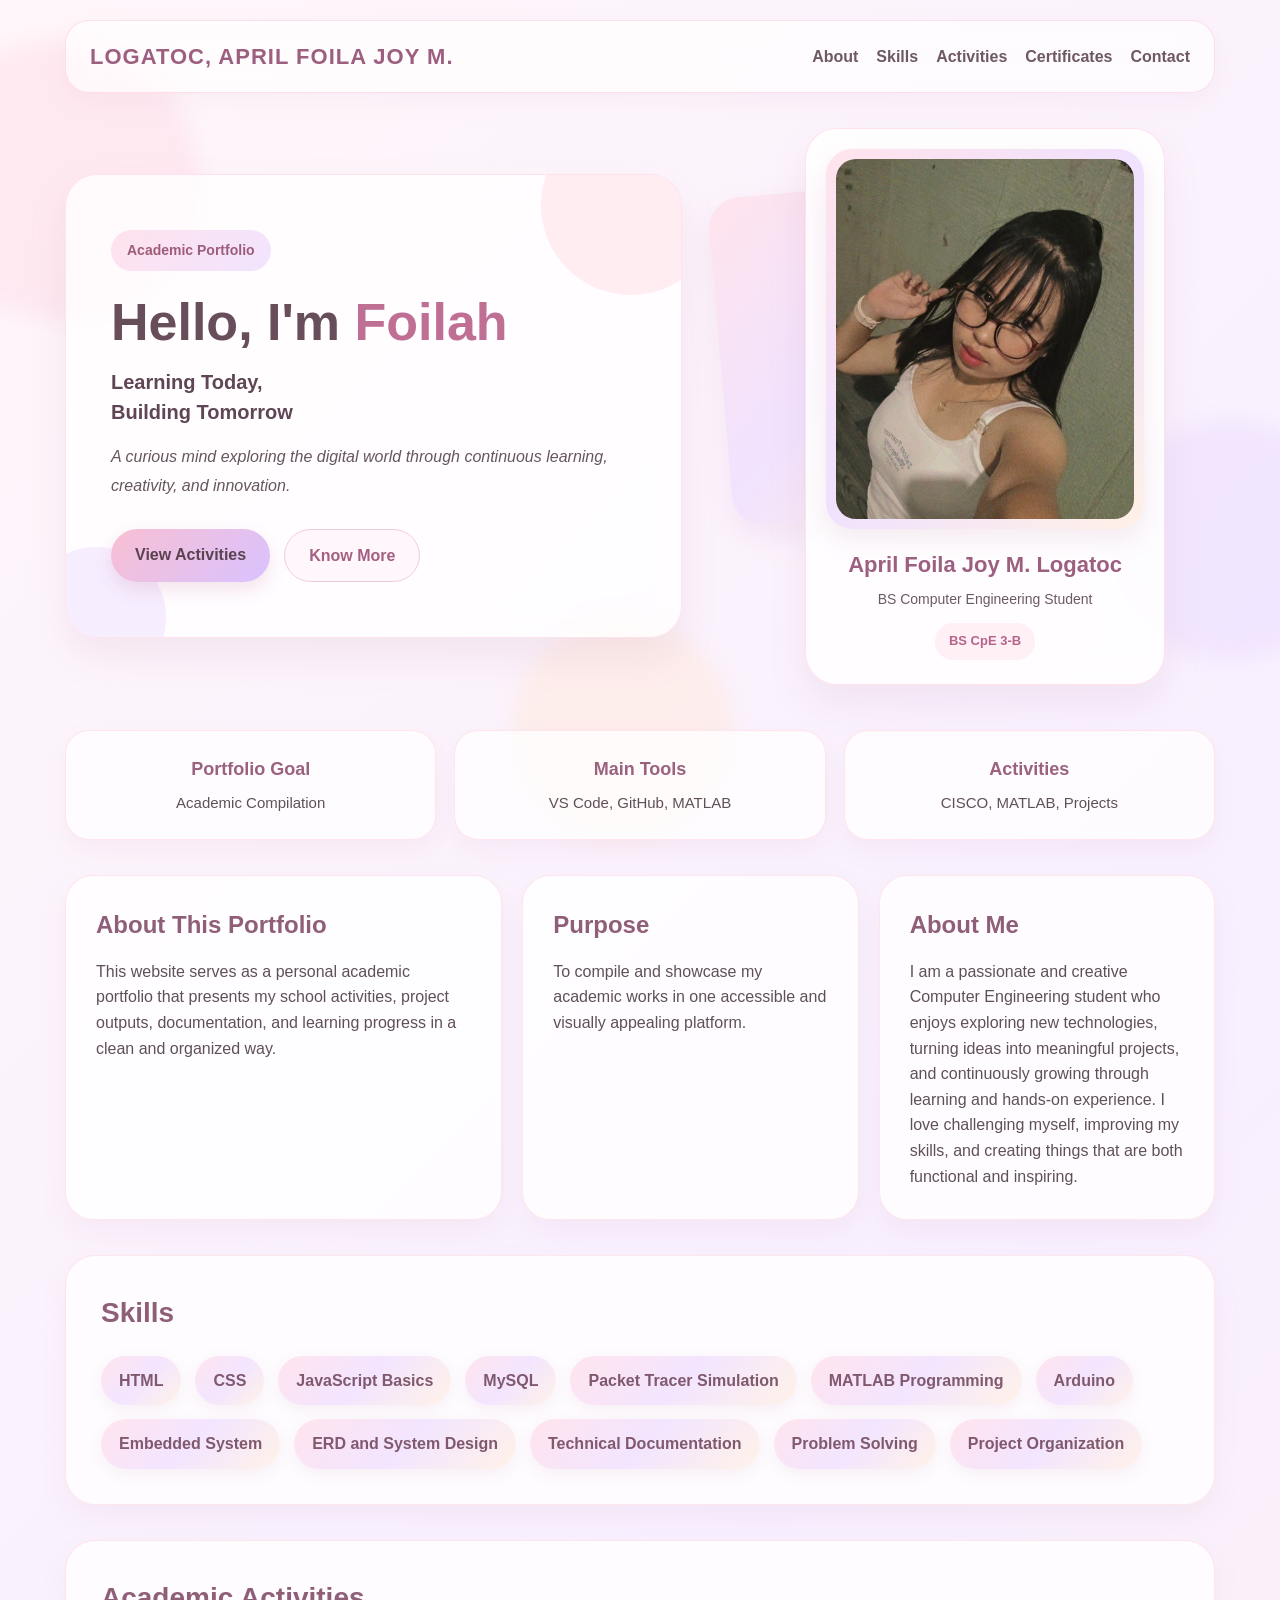
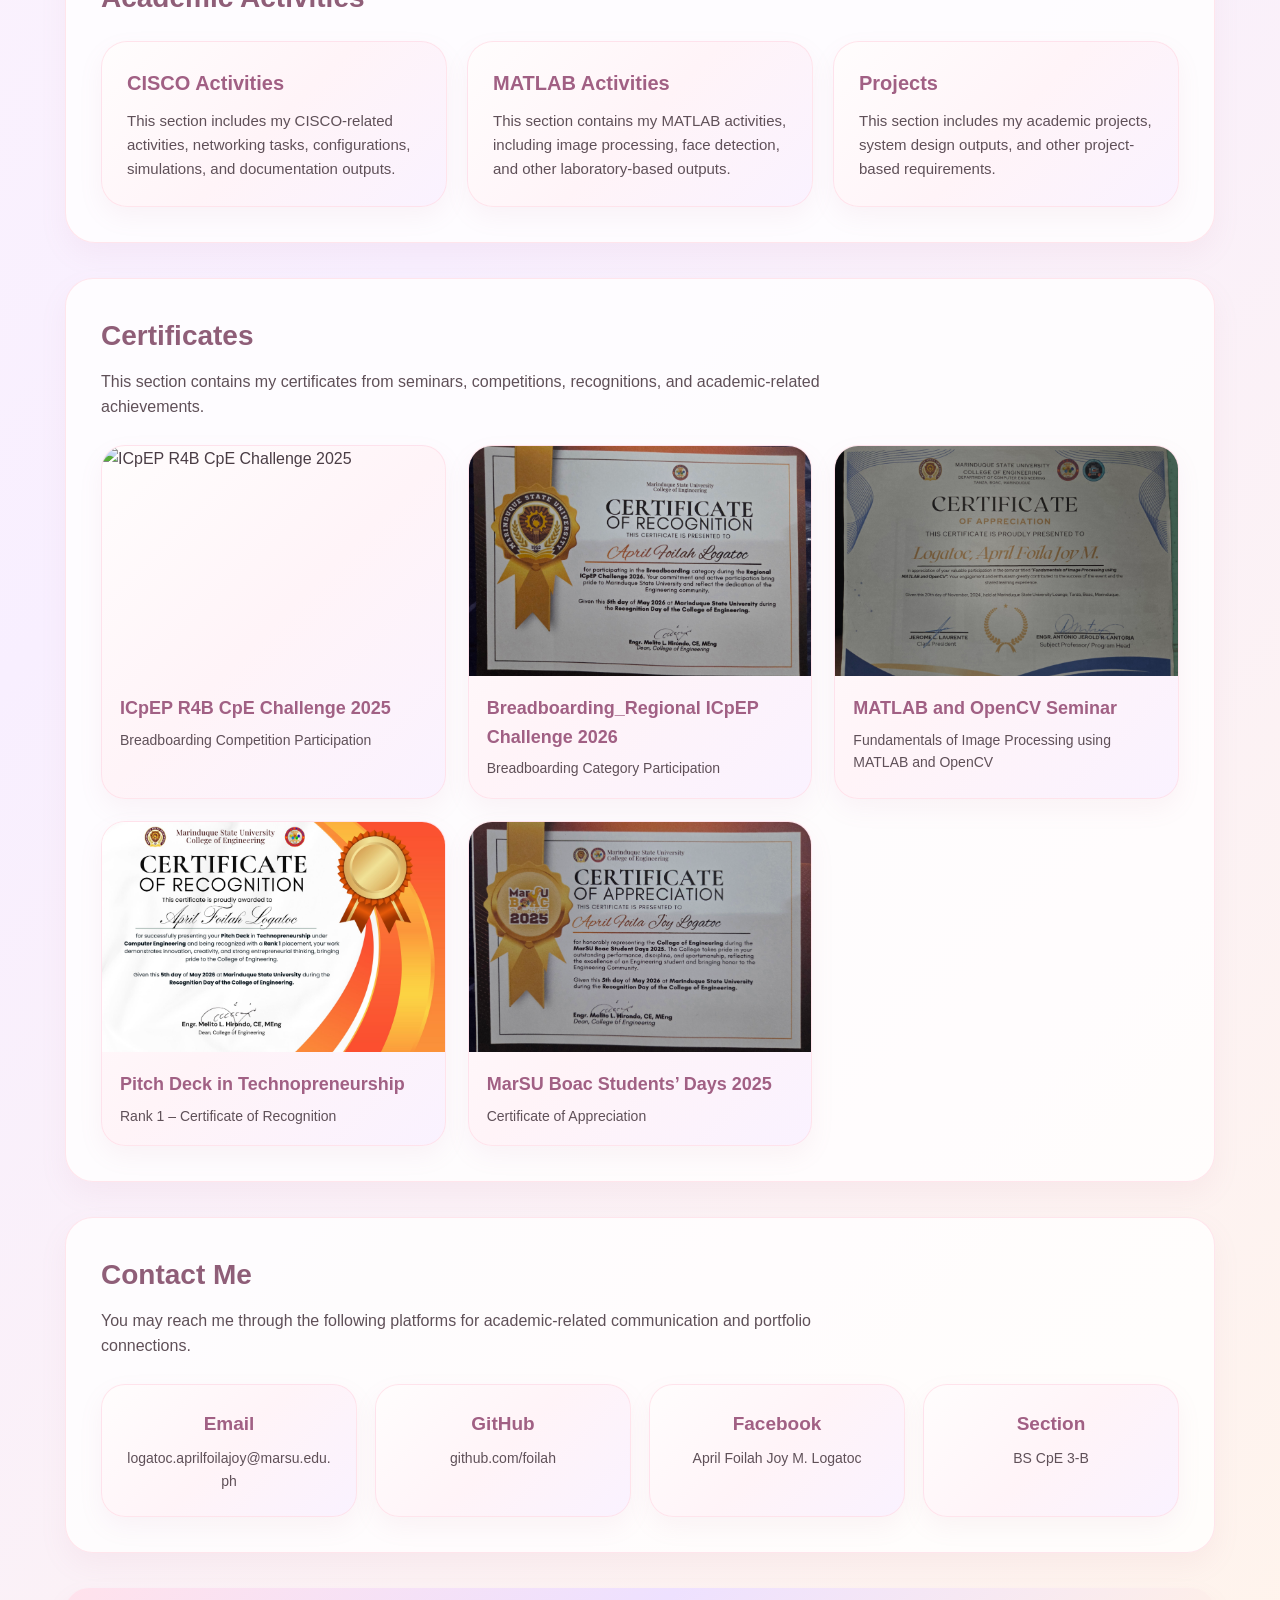
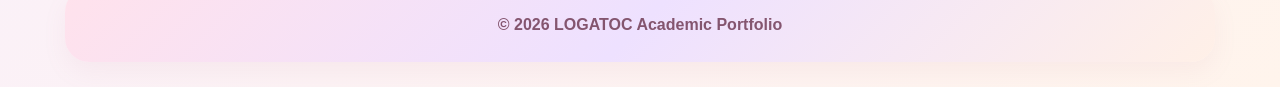
==== commit 5717d500: "Updating my NavBar Name" ====
--- a/index.html
+++ b/index.html
@@ -13,7 +13,7 @@
     <div class="bg-shape shape3"></div>
 
     <nav class="navbar">
-        <div class="logo">LOGATOC APIL FOILA JOY M.</div>
+        <div class="logo">LOGATOC, APRIL FOILA JOY M.</div>
 
         <ul class="nav-links">
             <li><a href="#about">About</a></li>
--- a/style.css
+++ b/style.css
@@ -11,8 +11,6 @@
 body {
     font-family: "Segoe UI", Arial, sans-serif;
     background: linear-gradient(135deg, #fff7fa, #f8efff, #fff4ec);
-    background-size: 400% 400%;
-    animation: gradientShift 15s ease infinite;
     color: #4a3d45;
     line-height: 1.6;
     overflow-x: hidden;
@@ -241,7 +239,6 @@
     position: relative;
     z-index: 2;
     margin-left: 45px;
-    animation: gentleFloat 6s ease-in-out infinite;
 }
 
 .image-frame {
@@ -331,12 +328,8 @@
     max-width: 1150px;
     margin: 0 auto 35px;
     display: grid;
-    grid-template-columns: repeat(3, 1fr);
+    grid-template-columns: 1.3fr 1fr 1fr;
     gap: 20px;
-    align-items: stretch;
-    opacity: 0;
-    transform: translateY(30px);
-    transition: opacity 0.8s ease, transform 0.8s ease;
 }
 
 .about-card {
@@ -345,15 +338,6 @@
     border-radius: 28px;
     padding: 30px;
     box-shadow: 0 12px 28px rgba(185, 127, 156, 0.08);
-    min-height: 250px;
-    display: flex;
-    flex-direction: column;
-    justify-content: flex-start;
-}
-
-.about-card.large-card,
-.about-card.small-card {
-    grid-column: span 1;
 }
 
 .about-card h2 {
@@ -364,8 +348,6 @@
 
 .about-card p {
     color: #5f5058;
-    font-size: 15px;
-    line-height: 1.9;
 }
 
 /* Skills and Activities */
@@ -379,9 +361,6 @@
     border-radius: 30px;
     padding: 35px;
     box-shadow: 0 12px 28px rgba(185, 127, 156, 0.08);
-    opacity: 0;
-    transform: translateY(30px);
-    transition: opacity 0.8s ease, transform 0.8s ease;
 }
 
 .skills-section h2,
@@ -425,8 +404,6 @@
     padding: 25px;
     box-shadow: 0 10px 25px rgba(185, 127, 156, 0.08);
     transition: 0.3s ease;
-    opacity: 0;
-    transform: translateY(30px);
 }
 
 .bento-card:hover {
@@ -698,9 +675,6 @@
     border-radius: 28px;
     padding: 35px;
     box-shadow: 0 12px 28px rgba(185, 127, 156, 0.08);
-    opacity: 0;
-    transform: translateY(30px);
-    transition: opacity 0.8s ease, transform 0.8s ease;
 }
 
 .certificate-section h2 {
@@ -728,8 +702,6 @@
     overflow: hidden;
     box-shadow: 0 10px 25px rgba(185, 127, 156, 0.08);
     transition: 0.3s ease;
-    opacity: 0;
-    transform: translateY(30px);
 }
 
 .certificate-card:hover {
@@ -769,9 +741,6 @@
     border-radius: 28px;
     padding: 35px;
     box-shadow: 0 12px 28px rgba(185, 127, 156, 0.08);
-    opacity: 0;
-    transform: translateY(30px);
-    transition: opacity 0.8s ease, transform 0.8s ease;
 }
 
 .contact-section h2 {
@@ -917,144 +886,6 @@
     }
 }
 
-/* Animation Styles */
-
-/* Gradient background animation */
-@keyframes gradientShift {
-    0% { background-position: 0% 50%; }
-    50% { background-position: 100% 50%; }
-    100% { background-position: 0% 50%; }
-}
-
-/* Gentle floating animation */
-@keyframes gentleFloat {
-    0%, 100% { transform: translateY(0px); }
-    50% { transform: translateY(-8px); }
-}
-
-/* Floating background shapes */
-@keyframes float1 {
-    0%, 100% { transform: translateY(0px) rotate(0deg); }
-    25% { transform: translateY(-20px) rotate(5deg); }
-    50% { transform: translateY(-10px) rotate(-3deg); }
-    75% { transform: translateY(-25px) rotate(2deg); }
-}
-
-@keyframes float2 {
-    0%, 100% { transform: translateY(0px) rotate(0deg); }
-    33% { transform: translateY(15px) rotate(-4deg); }
-    66% { transform: translateY(-10px) rotate(6deg); }
-}
-
-@keyframes float3 {
-    0%, 100% { transform: translateY(0px) rotate(0deg); }
-    50% { transform: translateY(20px) rotate(-2deg); }
-}
-
-/* Scroll animations */
-.animate-in {
-    animation: fadeInUp 0.8s ease-out forwards;
-}
-
-@keyframes fadeInUp {
-    from {
-        opacity: 0;
-        transform: translateY(30px);
-    }
-    to {
-        opacity: 1;
-        transform: translateY(0);
-    }
-}
-
-/* Particle system */
-.particle-container {
-    position: fixed;
-    top: 0;
-    left: 0;
-    width: 100%;
-    height: 100%;
-    pointer-events: none;
-    z-index: -2;
-    overflow: hidden;
-}
-
-.particle {
-    position: absolute;
-    width: 4px;
-    height: 4px;
-    background: radial-gradient(circle, rgba(192, 111, 148, 0.6) 0%, rgba(217, 194, 255, 0.3) 70%, transparent 100%);
-    border-radius: 50%;
-    animation: particleFloat 20s linear infinite;
-}
-
-.code-particle {
-    width: auto !important;
-    height: auto !important;
-    background: none !important;
-    color: rgba(192, 111, 148, 0.4);
-    font-family: 'Courier New', monospace;
-    font-size: 12px;
-    font-weight: bold;
-    border-radius: 0 !important;
-    animation: codeFloat 25s linear infinite;
-}
-
-@keyframes codeFloat {
-    0% {
-        transform: translateY(100vh) translateX(0px) rotate(0deg);
-        opacity: 0;
-    }
-    10% {
-        opacity: 0.6;
-    }
-    90% {
-        opacity: 0.6;
-    }
-    100% {
-        transform: translateY(-50px) translateX(20px) rotate(10deg);
-        opacity: 0;
-    }
-}
-
-@keyframes particleFloat {
-    0% {
-        transform: translateY(100vh) rotate(0deg);
-        opacity: 0;
-    }
-    10% {
-        opacity: 1;
-    }
-    90% {
-        opacity: 1;
-    }
-    100% {
-        transform: translateY(-100px) rotate(360deg);
-        opacity: 0;
-    }
-}
-
-/* Hover effects for skills */
-.skills-list span:hover {
-    transform: scale(1.05);
-    box-shadow: 0 8px 20px rgba(185, 127, 156, 0.15);
-}
-
-/* Staggered animation for bento cards */
-.bento-card:nth-child(1) { animation-delay: 0.1s; }
-.bento-card:nth-child(2) { animation-delay: 0.2s; }
-.bento-card:nth-child(3) { animation-delay: 0.3s; }
-
-/* Enhanced button hover */
-.btn:hover {
-    box-shadow: 0 12px 25px rgba(192, 111, 148, 0.25);
-}
-
-/* Smooth transitions for all interactive elements */
-* {
-    transition: transform 0.3s ease, box-shadow 0.3s ease, opacity 0.3s ease;
-}
-
 .hero-text {
     background: linear-gradient(135deg, #d79bf2, #dca7f3, #e3b5f8);
     border-radius: 34px;
@@ -1509,63 +1340,59 @@
     }
 }
 
-/* Project Images */
-.project-card-with-image {
-    overflow: hidden;
-}
-
-.project-image {
-    width: 100%;
-    height: 220px;
-    object-fit: cover;
-    border-radius: 22px;
-    margin-bottom: 18px;
-    border: 1px solid rgba(255, 220, 230, 0.8);
-    box-shadow: 0 8px 20px rgba(185, 127, 156, 0.12);
-}
-
-.project-card-with-image h3 {
-    margin-top: 5px;
-}
-
-/* Automatic Sink Media Layout */
-.project-media-grid {
-    display: grid;
-    grid-template-columns: repeat(2, 1fr);
-    gap: 14px;
-    margin-bottom: 16px;
-}
-
-.project-media-grid img {
-    width: 100%;
-    height: 165px;
-    object-fit: cover;
-    border-radius: 20px;
-    border: 1px solid rgba(255, 220, 230, 0.8);
-    box-shadow: 0 8px 20px rgba(185, 127, 156, 0.12);
-}
-
-.project-video {
-    width: 100%;
-    height: 240px;
-    object-fit: cover;
-    border-radius: 22px;
-    margin-bottom: 18px;
-    border: 1px solid rgba(255, 220, 230, 0.8);
-    box-shadow: 0 8px 20px rgba(185, 127, 156, 0.12);
-    background: #fff4f8;
+/* FORCE SHOW MATLAB/CISCO/PROJECT PAGES */
+.activities-section,
+.matlab-page,
+.cisco-page,
+.projects-page,
+.activity-file-grid,
+.activity-file-card {
+    display: block !important;
+    opacity: 1 !important;
+    visibility: visible !important;
+    transform: none !important;
+    animation: none !important;
+}
+
+.activity-file-grid {
+    display: grid !important;
+    grid-template-columns: repeat(2, 1fr) !important;
+    gap: 24px !important;
+    margin-top: 28px !important;
+}
+
+.activity-file-card {
+    background: linear-gradient(135deg, #fffdfd, #fff4f8, #faf2ff) !important;
+    border: 1px solid rgba(255, 220, 230, 0.7) !important;
+    border-radius: 28px !important;
+    padding: 28px !important;
+    box-shadow: 0 10px 25px rgba(185, 127, 156, 0.08) !important;
+}
+
+.file-buttons {
+    display: flex !important;
+    flex-wrap: wrap !important;
+    gap: 12px !important;
+}
+
+.file-btn {
+    display: inline-block !important;
+    text-decoration: none !important;
+    background: linear-gradient(135deg, #f8bfd3, #d9c2ff) !important;
+    color: #5a4250 !important;
+    padding: 11px 18px !important;
+    border-radius: 24px !important;
+    font-weight: 700 !important;
+}
+
+.secondary-file-btn {
+    background: #fff7fb !important;
+    color: #a45f82 !important;
+    border: 1px solid #efcade !important;
 }
 
 @media (max-width: 850px) {
-    .project-media-grid {
-        grid-template-columns: 1fr;
-    }
-
-    .project-media-grid img {
-        height: 220px;
-    }
-
-    .project-video {
-        height: 220px;
+    .activity-file-grid {
+        grid-template-columns: 1fr !important;
     }
 }
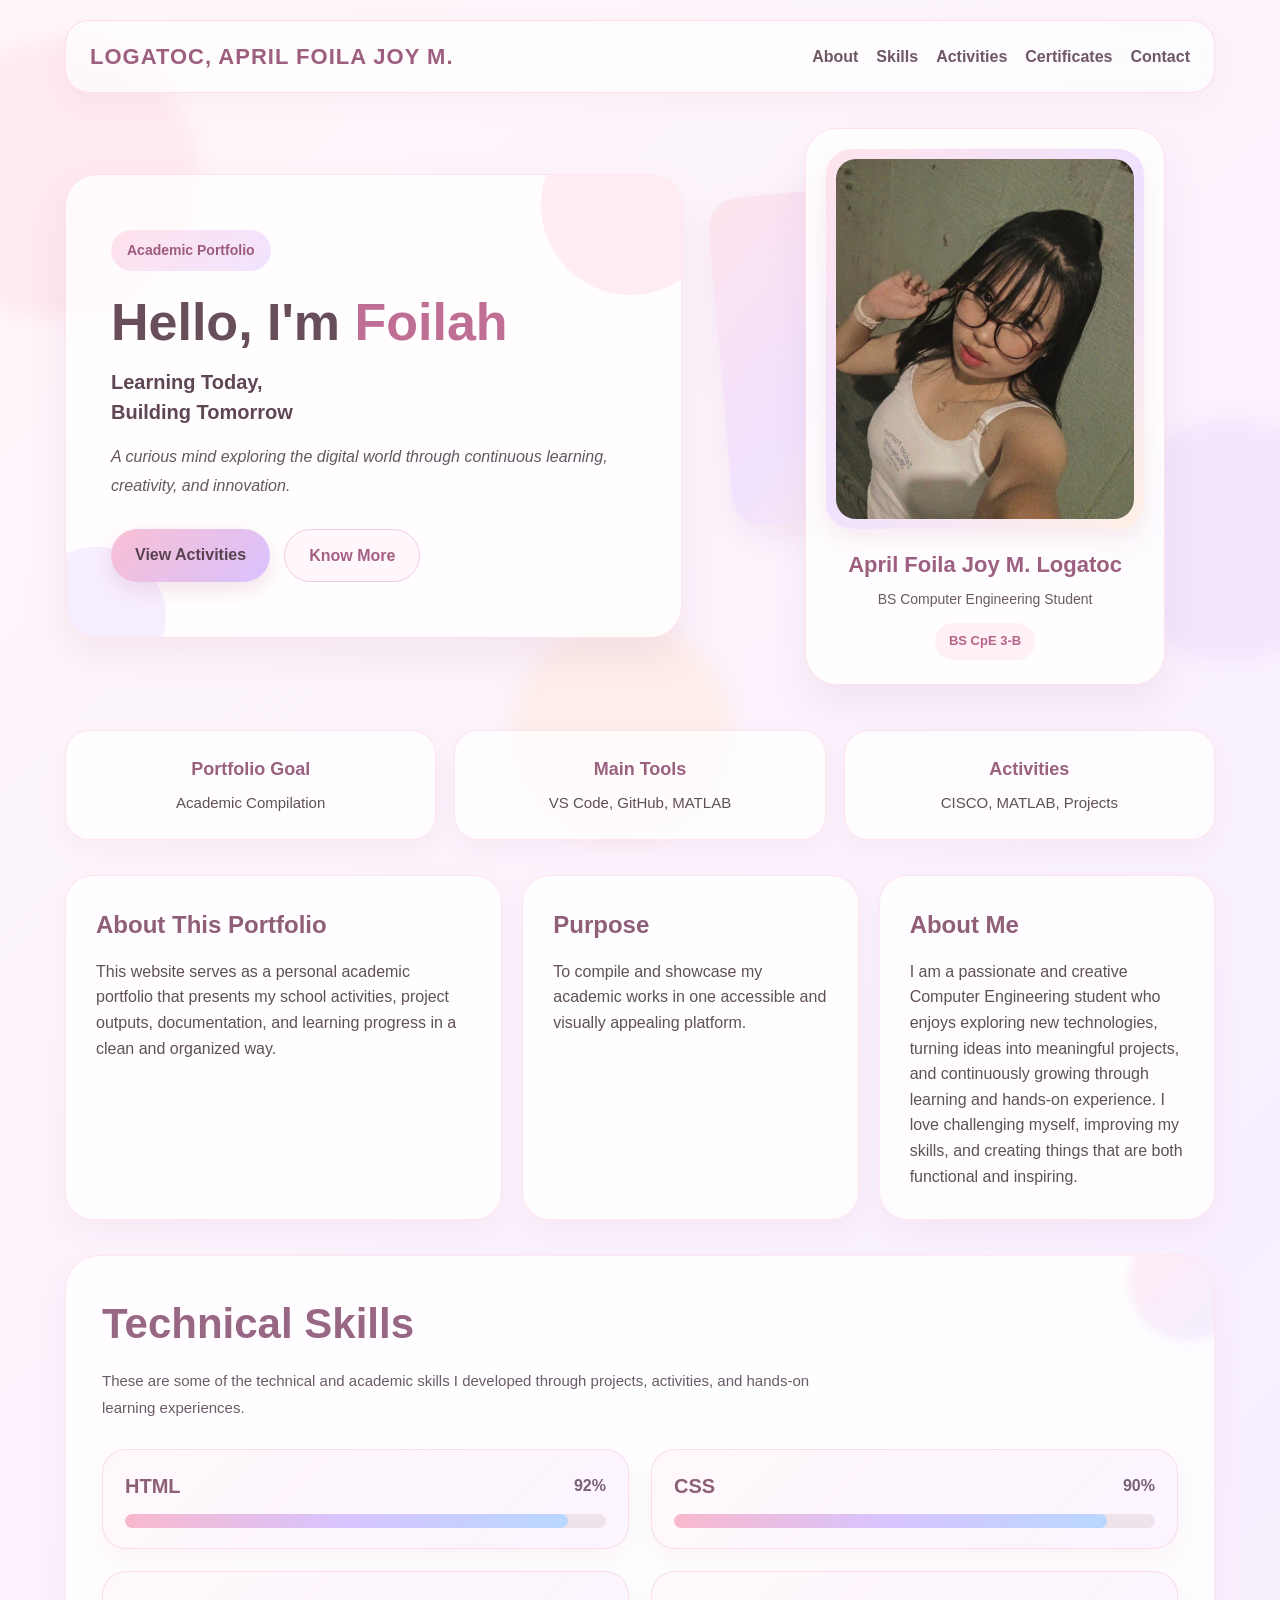
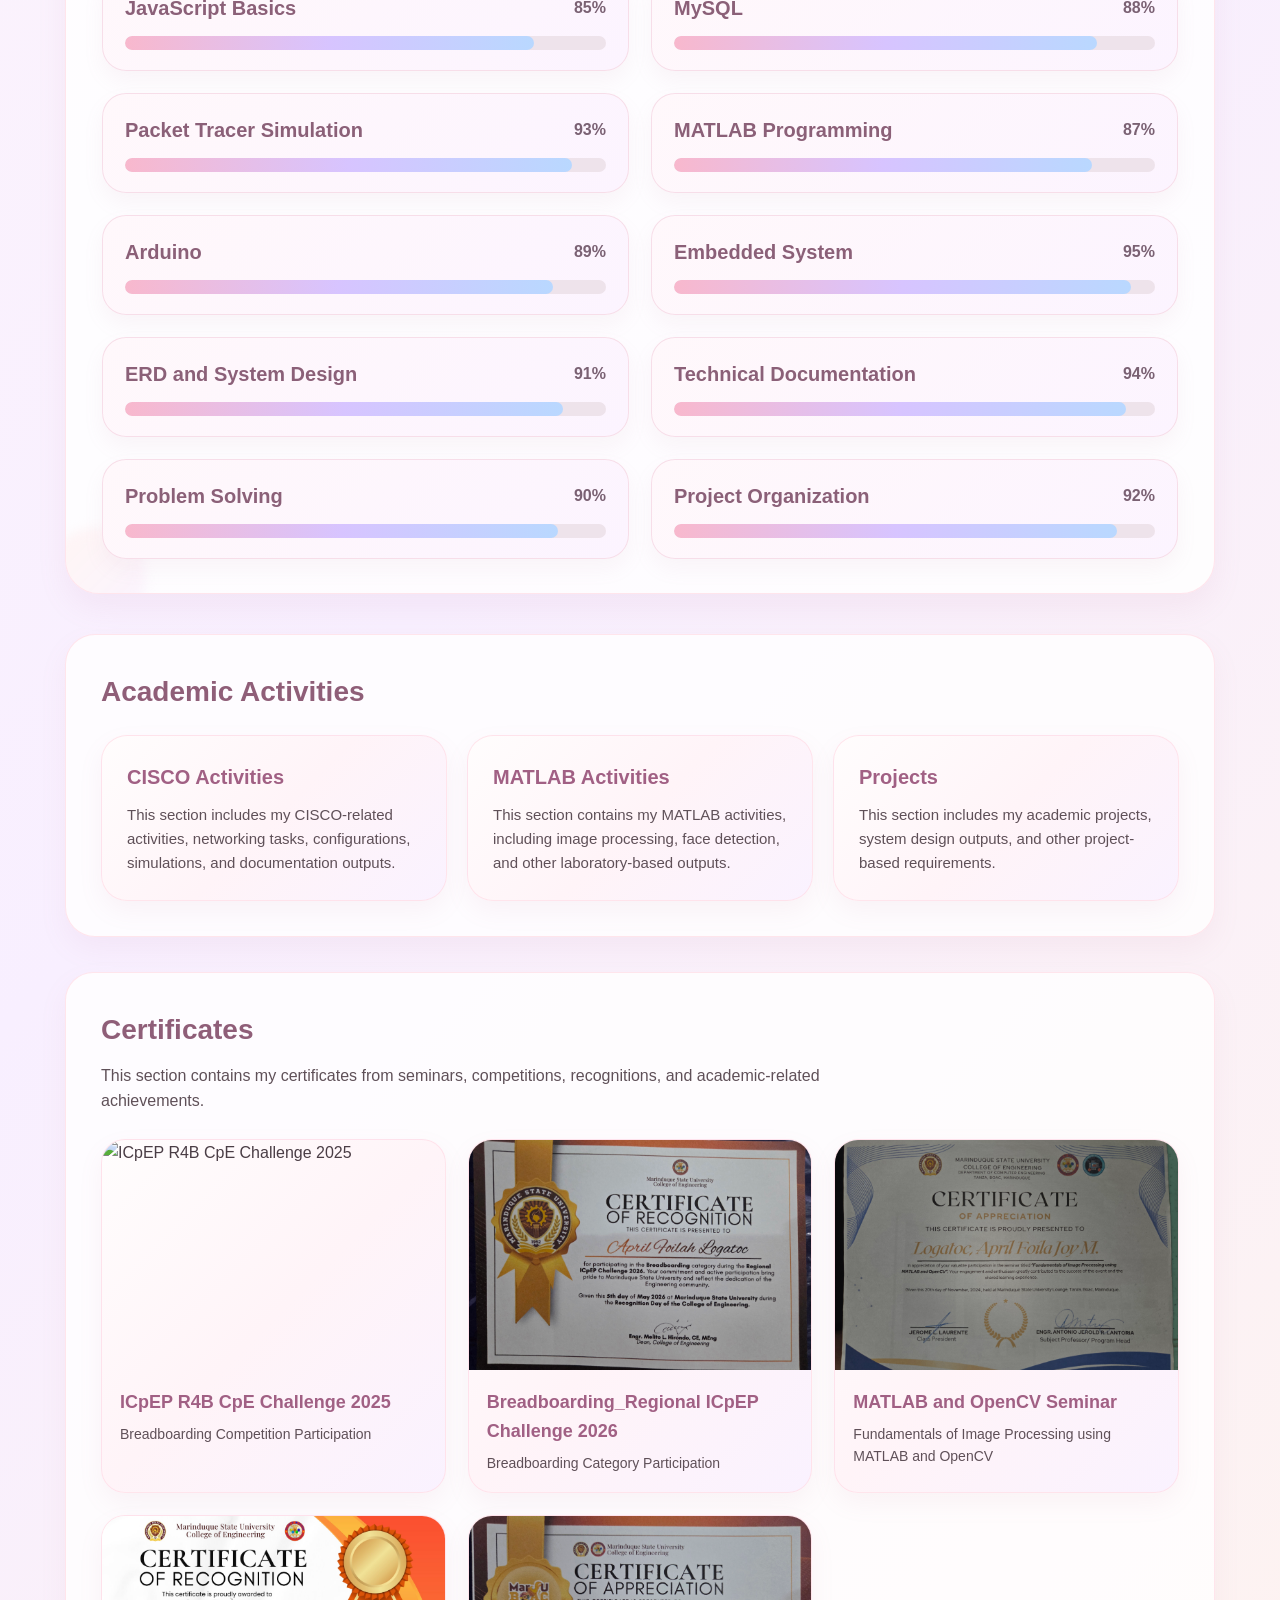
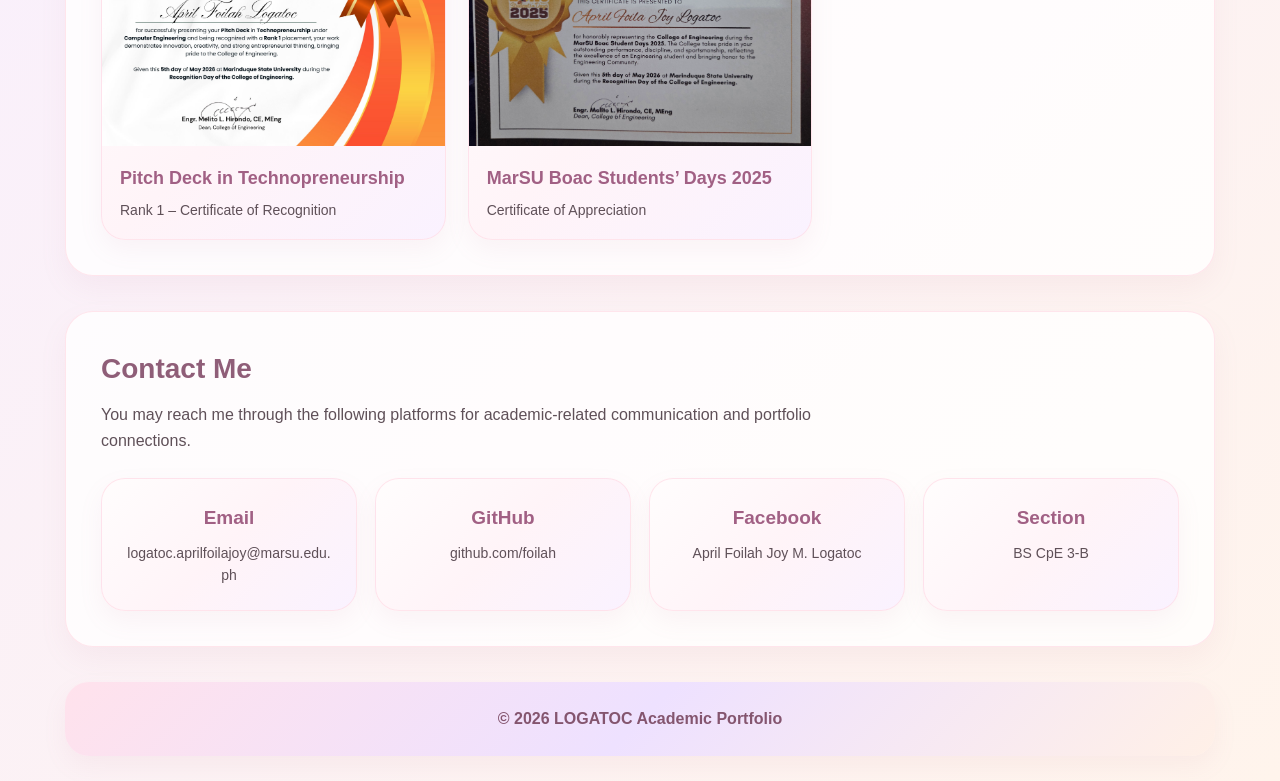
==== commit 5fb184f2: "Updated portfolio content and skills styling" ====
--- a/index.html
+++ b/index.html
@@ -106,21 +106,138 @@
 </section>
 
 <section class="skills-section" id="skills">
-    <h2>Skills</h2>
-
-    <div class="skills-list">
-        <span>HTML</span>
-        <span>CSS</span>
-        <span>JavaScript Basics</span>
-        <span>MySQL</span>
-        <span>Packet Tracer Simulation</span>
-        <span>MATLAB Programming</span>
-        <span>Arduino</span>
-        <span>Embedded System</span>
-        <span>ERD and System Design</span>
-        <span>Technical Documentation</span>
-        <span>Problem Solving</span>
-        <span>Project Organization</span>
+    <div class="skills-progress-wrapper">
+        <div class="skills-progress-header">
+            <h2>Technical Skills</h2>
+            <p>
+                These are some of the technical and academic skills I developed through projects,
+                activities, and hands-on learning experiences.
+            </p>
+        </div>
+
+        <div class="skills-progress-list">
+
+            <div class="skill-progress-card">
+                <div class="skill-top">
+                    <h3>HTML</h3>
+                    <span>92%</span>
+                </div>
+                <div class="skill-bar">
+                    <div class="skill-fill html-fill"></div>
+                </div>
+            </div>
+
+            <div class="skill-progress-card">
+                <div class="skill-top">
+                    <h3>CSS</h3>
+                    <span>90%</span>
+                </div>
+                <div class="skill-bar">
+                    <div class="skill-fill css-fill"></div>
+                </div>
+            </div>
+
+            <div class="skill-progress-card">
+                <div class="skill-top">
+                    <h3>JavaScript Basics</h3>
+                    <span>85%</span>
+                </div>
+                <div class="skill-bar">
+                    <div class="skill-fill js-fill"></div>
+                </div>
+            </div>
+
+            <div class="skill-progress-card">
+                <div class="skill-top">
+                    <h3>MySQL</h3>
+                    <span>88%</span>
+                </div>
+                <div class="skill-bar">
+                    <div class="skill-fill mysql-fill"></div>
+                </div>
+            </div>
+
+            <div class="skill-progress-card">
+                <div class="skill-top">
+                    <h3>Packet Tracer Simulation</h3>
+                    <span>93%</span>
+                </div>
+                <div class="skill-bar">
+                    <div class="skill-fill packet-fill"></div>
+                </div>
+            </div>
+
+            <div class="skill-progress-card">
+                <div class="skill-top">
+                    <h3>MATLAB Programming</h3>
+                    <span>87%</span>
+                </div>
+                <div class="skill-bar">
+                    <div class="skill-fill matlab-fill"></div>
+                </div>
+            </div>
+
+            <div class="skill-progress-card">
+                <div class="skill-top">
+                    <h3>Arduino</h3>
+                    <span>89%</span>
+                </div>
+                <div class="skill-bar">
+                    <div class="skill-fill arduino-fill"></div>
+                </div>
+            </div>
+
+            <div class="skill-progress-card">
+                <div class="skill-top">
+                    <h3>Embedded System</h3>
+                    <span>95%</span>
+                </div>
+                <div class="skill-bar">
+                    <div class="skill-fill embedded-fill"></div>
+                </div>
+            </div>
+
+            <div class="skill-progress-card">
+                <div class="skill-top">
+                    <h3>ERD and System Design</h3>
+                    <span>91%</span>
+                </div>
+                <div class="skill-bar">
+                    <div class="skill-fill erd-fill"></div>
+                </div>
+            </div>
+
+            <div class="skill-progress-card">
+                <div class="skill-top">
+                    <h3>Technical Documentation</h3>
+                    <span>94%</span>
+                </div>
+                <div class="skill-bar">
+                    <div class="skill-fill documentation-fill"></div>
+                </div>
+            </div>
+
+            <div class="skill-progress-card">
+                <div class="skill-top">
+                    <h3>Problem Solving</h3>
+                    <span>90%</span>
+                </div>
+                <div class="skill-bar">
+                    <div class="skill-fill problem-fill"></div>
+                </div>
+            </div>
+
+            <div class="skill-progress-card">
+                <div class="skill-top">
+                    <h3>Project Organization</h3>
+                    <span>92%</span>
+                </div>
+                <div class="skill-bar">
+                    <div class="skill-fill organization-fill"></div>
+                </div>
+            </div>
+
+        </div>
     </div>
 </section>
 
--- a/style.css
+++ b/style.css
@@ -1395,4 +1395,270 @@
     .activity-file-grid {
         grid-template-columns: 1fr !important;
     }
+}
+
+/* Enhanced Skills Section */
+.skills-section {
+    width: 90%;
+    max-width: 1150px;
+    margin: 0 auto 40px;
+    background: transparent;
+    border: none;
+    box-shadow: none;
+    padding: 0;
+}
+
+.skills-box {
+    background: rgba(255, 255, 255, 0.78);
+    border: 1px solid rgba(255, 220, 230, 0.75);
+    border-radius: 34px;
+    padding: 34px 36px;
+    box-shadow: 0 14px 30px rgba(185, 127, 156, 0.09);
+    position: relative;
+    overflow: hidden;
+}
+
+.skills-box::before {
+    content: "";
+    position: absolute;
+    top: -35px;
+    right: -35px;
+    width: 120px;
+    height: 120px;
+    background: linear-gradient(135deg, rgba(255, 210, 230, 0.45), rgba(221, 206, 255, 0.35));
+    border-radius: 50%;
+    filter: blur(4px);
+}
+
+.skills-box::after {
+    content: "";
+    position: absolute;
+    bottom: -45px;
+    left: -25px;
+    width: 110px;
+    height: 110px;
+    background: linear-gradient(135deg, rgba(255, 228, 214, 0.35), rgba(240, 220, 255, 0.3));
+    border-radius: 50%;
+    filter: blur(6px);
+}
+
+.skills-header {
+    position: relative;
+    z-index: 1;
+    margin-bottom: 24px;
+}
+
+.skills-header h2 {
+    font-size: 42px;
+    color: #9b6787;
+    margin-bottom: 10px;
+    font-weight: 800;
+    letter-spacing: -0.5px;
+}
+
+.skills-header p {
+    max-width: 760px;
+    color: #6f5d66;
+    font-size: 15px;
+    line-height: 1.8;
+}
+
+.skills-grid {
+    position: relative;
+    z-index: 1;
+    display: flex;
+    flex-wrap: wrap;
+    gap: 14px;
+}
+
+.skill-pill {
+    padding: 14px 22px;
+    border-radius: 999px;
+    background: linear-gradient(135deg, #fde9f1, #f7ebff);
+    border: 1px solid rgba(244, 212, 226, 0.9);
+    color: #8d607b;
+    font-size: 16px;
+    font-weight: 700;
+    box-shadow: 0 8px 18px rgba(194, 138, 167, 0.11);
+    transition: all 0.28s ease;
+    cursor: default;
+}
+
+.skill-pill:hover {
+    transform: translateY(-4px) scale(1.03);
+    background: linear-gradient(135deg, #f8bfd3, #dcc7ff);
+    color: #6f4d61;
+    box-shadow: 0 14px 24px rgba(194, 138, 167, 0.18);
+}
+
+@media (max-width: 768px) {
+    .skills-box {
+        padding: 28px 22px;
+    }
+
+    .skills-header h2 {
+        font-size: 34px;
+    }
+
+    .skills-header p {
+        font-size: 14px;
+    }
+
+    .skill-pill {
+        font-size: 14px;
+        padding: 12px 18px;
+    }
+}
+
+/* Skills Progress Style */
+.skills-section {
+    width: 90%;
+    max-width: 1150px;
+    margin: 0 auto 40px;
+    padding: 0;
+    background: transparent;
+    border: none;
+    box-shadow: none;
+}
+
+.skills-progress-wrapper {
+    background: rgba(255, 255, 255, 0.82);
+    border: 1px solid rgba(255, 220, 230, 0.75);
+    border-radius: 34px;
+    padding: 34px 36px;
+    box-shadow: 0 14px 30px rgba(185, 127, 156, 0.09);
+    position: relative;
+    overflow: hidden;
+}
+
+.skills-progress-wrapper::before {
+    content: "";
+    position: absolute;
+    top: -35px;
+    right: -35px;
+    width: 120px;
+    height: 120px;
+    background: linear-gradient(135deg, rgba(255, 214, 230, 0.45), rgba(219, 210, 255, 0.35));
+    border-radius: 50%;
+    filter: blur(4px);
+}
+
+.skills-progress-wrapper::after {
+    content: "";
+    position: absolute;
+    bottom: -35px;
+    left: -20px;
+    width: 100px;
+    height: 100px;
+    background: linear-gradient(135deg, rgba(255, 230, 220, 0.35), rgba(241, 223, 255, 0.3));
+    border-radius: 50%;
+    filter: blur(6px);
+}
+
+.skills-progress-header {
+    position: relative;
+    z-index: 1;
+    margin-bottom: 28px;
+}
+
+.skills-progress-header h2 {
+    font-size: 42px;
+    color: #986784;
+    margin-bottom: 10px;
+    font-weight: 800;
+}
+
+.skills-progress-header p {
+    font-size: 15px;
+    color: #6b5b64;
+    line-height: 1.8;
+    max-width: 760px;
+}
+
+.skills-progress-list {
+    position: relative;
+    z-index: 1;
+    display: grid;
+    grid-template-columns: 1fr 1fr;
+    gap: 22px;
+}
+
+.skill-progress-card {
+    background: linear-gradient(135deg, #fff8fb, #fcf4ff);
+    border: 1px solid rgba(247, 220, 231, 0.9);
+    border-radius: 24px;
+    padding: 20px 22px;
+    box-shadow: 0 10px 20px rgba(191, 141, 166, 0.08);
+    transition: all 0.3s ease;
+}
+
+.skill-progress-card:hover {
+    transform: translateY(-4px);
+    box-shadow: 0 16px 24px rgba(191, 141, 166, 0.14);
+}
+
+.skill-top {
+    display: flex;
+    justify-content: space-between;
+    align-items: center;
+    gap: 14px;
+    margin-bottom: 12px;
+}
+
+.skill-top h3 {
+    font-size: 20px;
+    color: #8b6078;
+    margin: 0;
+}
+
+.skill-top span {
+    font-size: 16px;
+    font-weight: 700;
+    color: #7a6173;
+}
+
+.skill-bar {
+    width: 100%;
+    height: 14px;
+    background: rgba(236, 223, 230, 0.8);
+    border-radius: 999px;
+    overflow: hidden;
+}
+
+.skill-fill {
+    height: 100%;
+    border-radius: 999px;
+    background: linear-gradient(90deg, #f8b8cd, #d7c4ff, #b9d8ff);
+}
+
+/* Widths */
+.html-fill { width: 92%; }
+.css-fill { width: 90%; }
+.js-fill { width: 85%; }
+.mysql-fill { width: 88%; }
+.packet-fill { width: 93%; }
+.matlab-fill { width: 87%; }
+.arduino-fill { width: 89%; }
+.embedded-fill { width: 95%; }
+.erd-fill { width: 91%; }
+.documentation-fill { width: 94%; }
+.problem-fill { width: 90%; }
+.organization-fill { width: 92%; }
+
+@media (max-width: 850px) {
+    .skills-progress-list {
+        grid-template-columns: 1fr;
+    }
+
+    .skills-progress-wrapper {
+        padding: 28px 22px;
+    }
+
+    .skills-progress-header h2 {
+        font-size: 34px;
+    }
+
+    .skill-top h3 {
+        font-size: 18px;
+    }
 }
